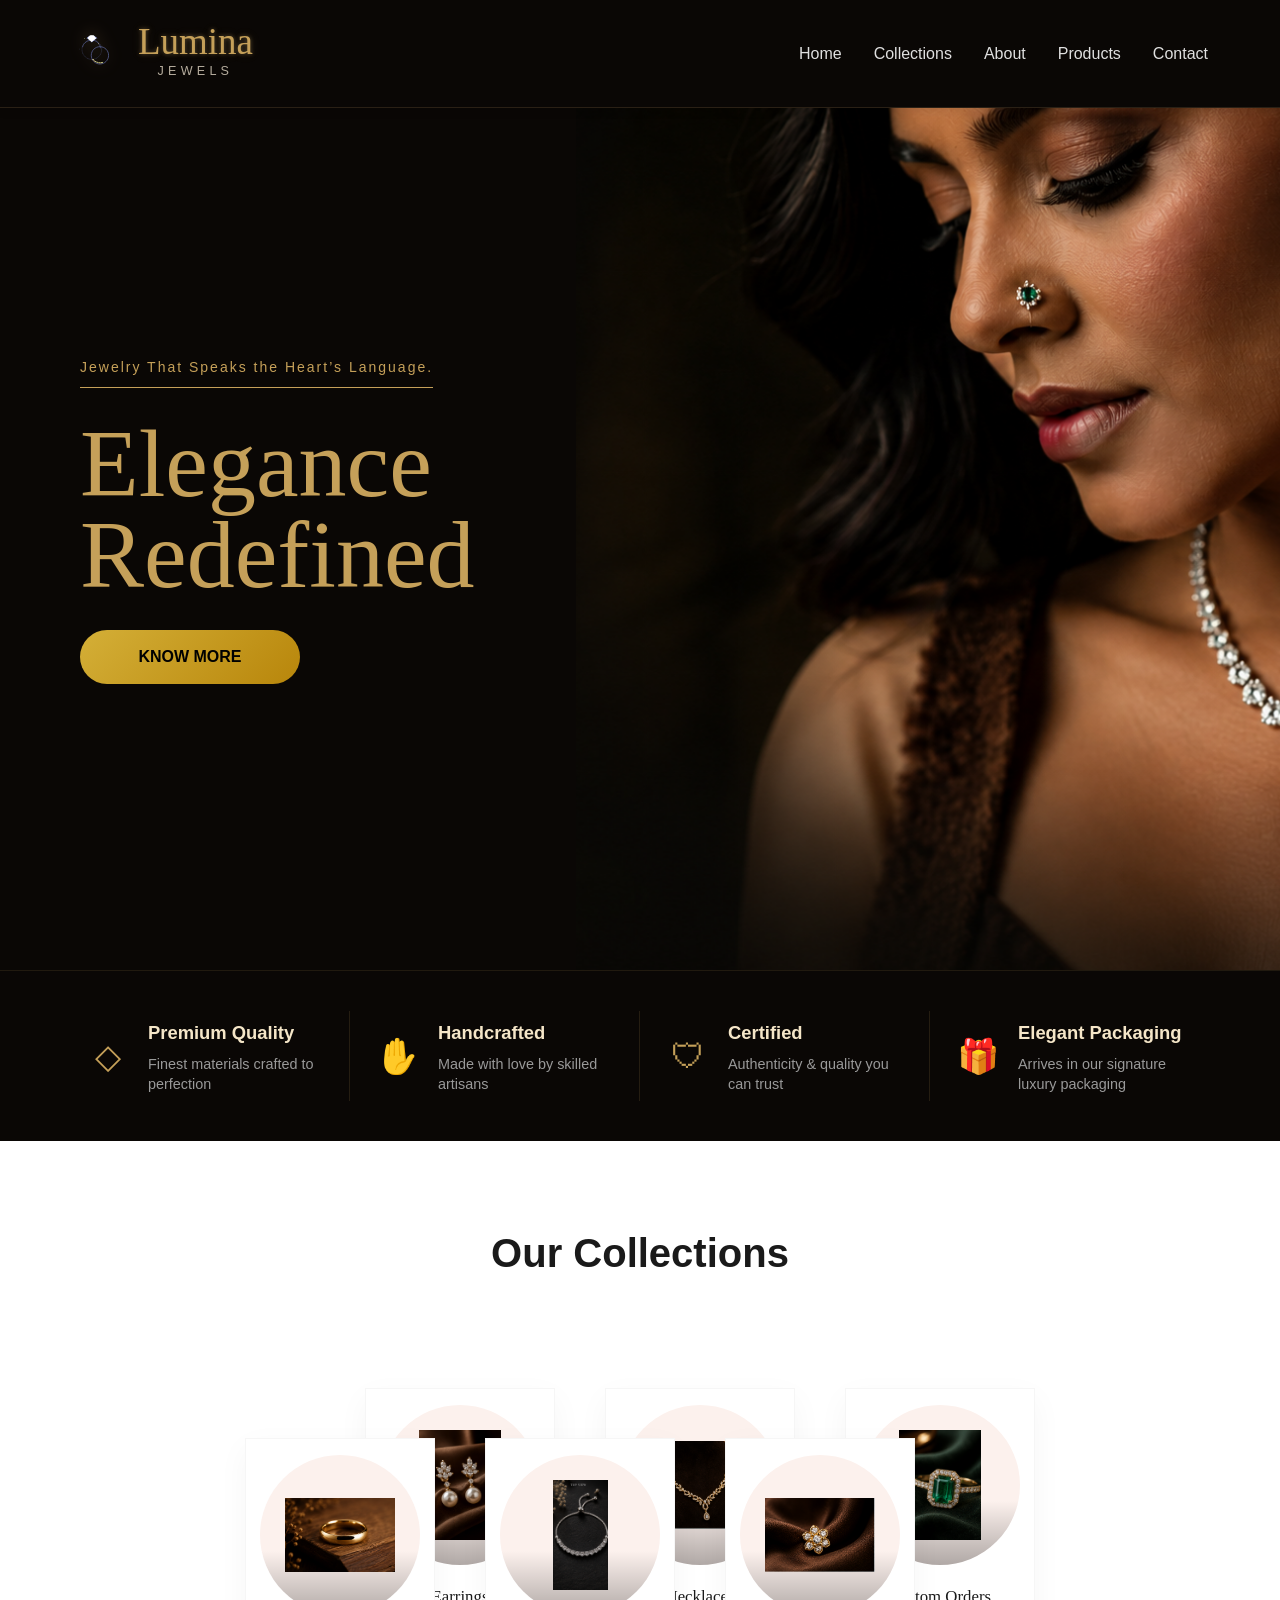
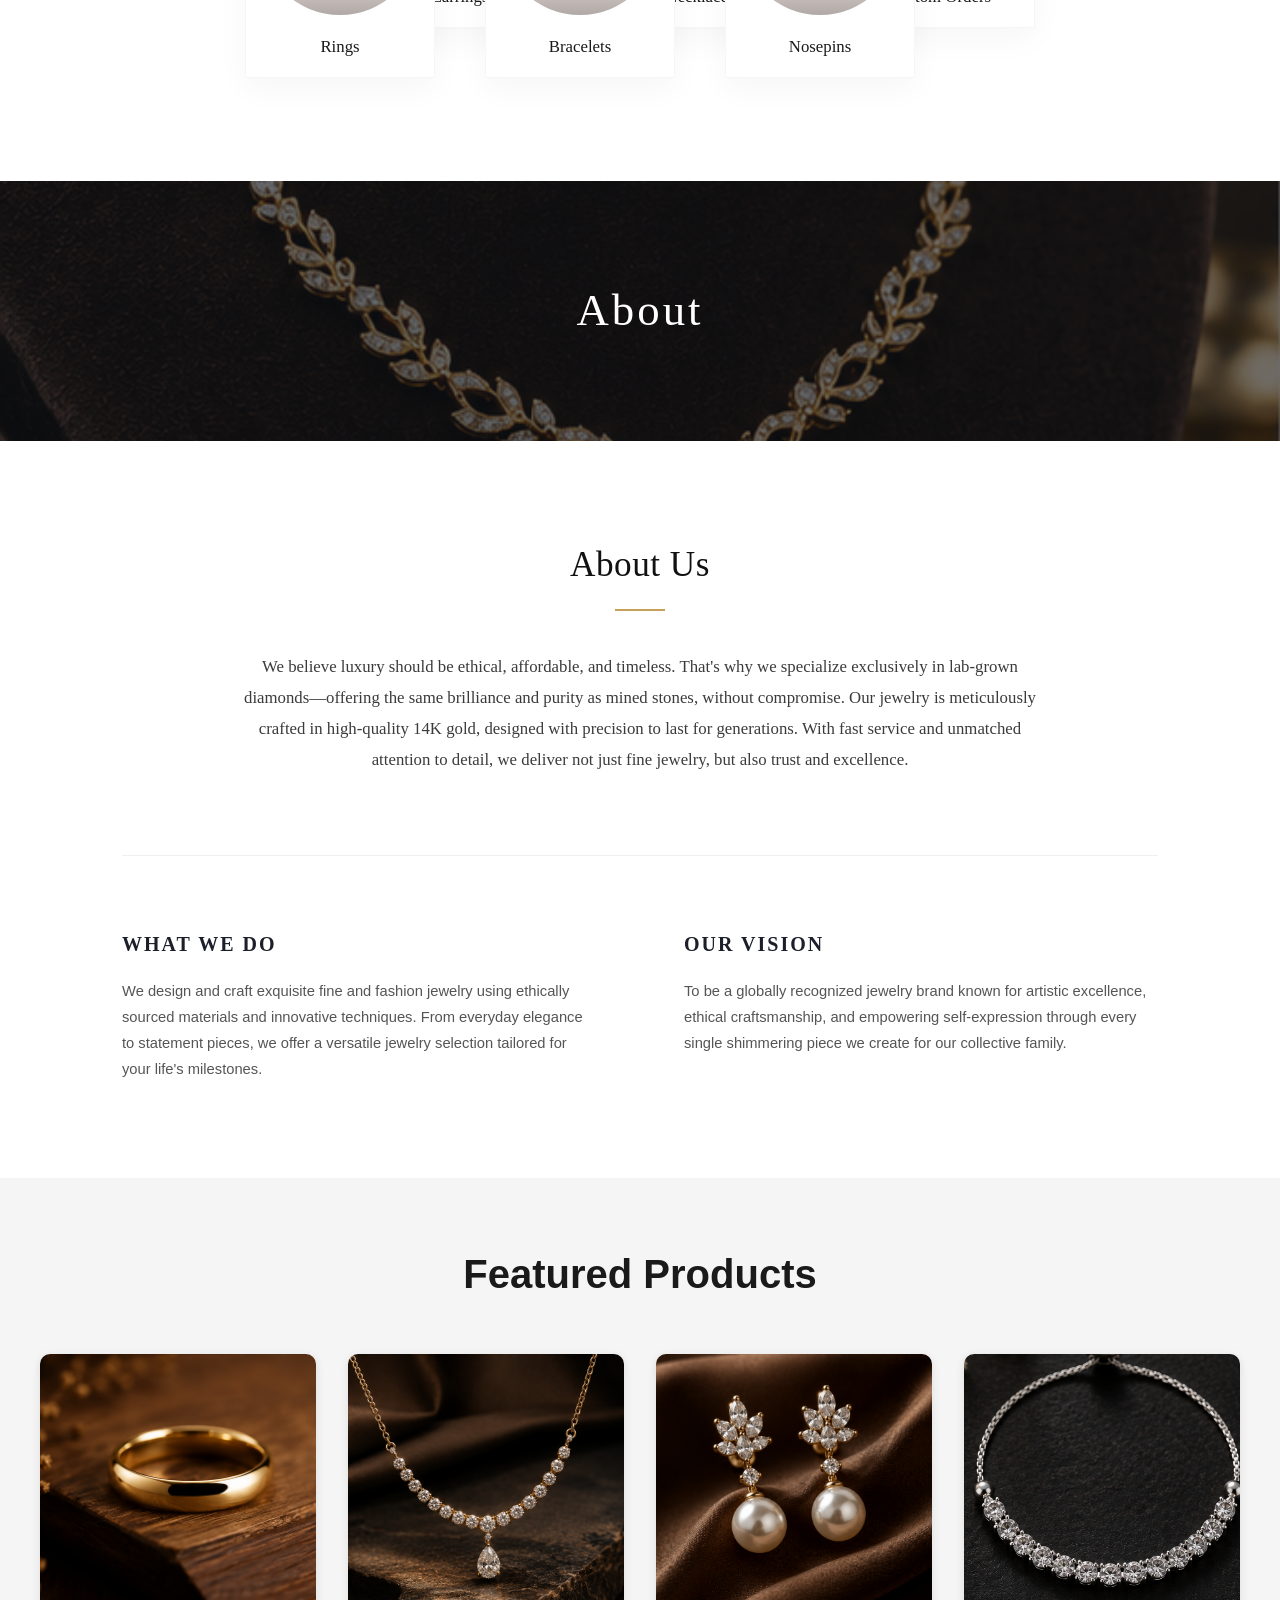
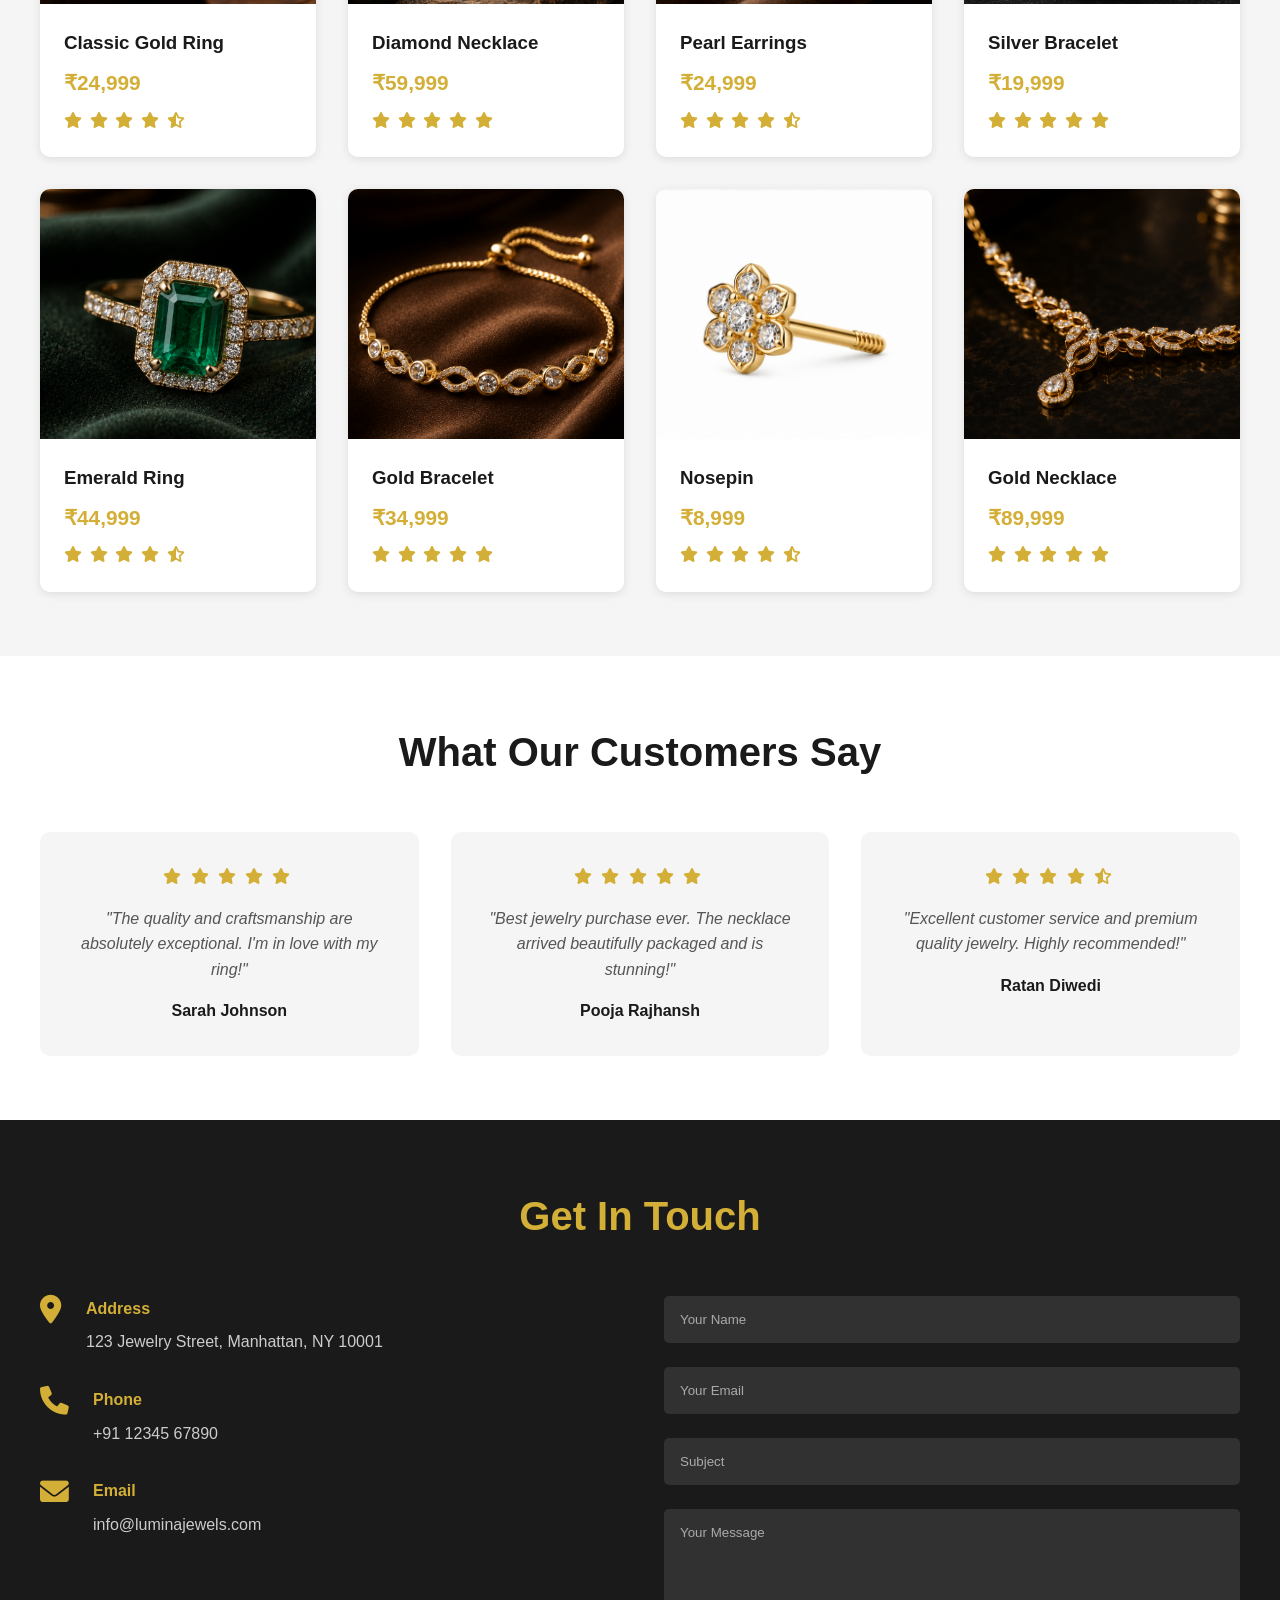
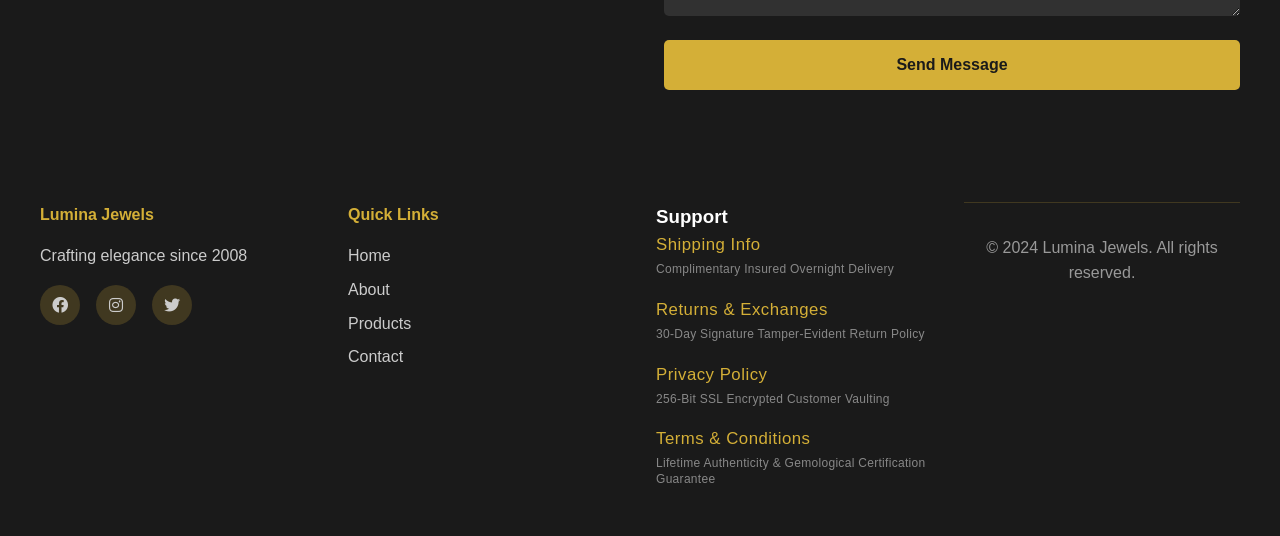
==== index.html @ 92f73ca9 "Initial commit - Lumina Jewels luxury website" ====
<!DOCTYPE html>
<html lang="en">
<head>
    <meta charset="UTF-8">
    <meta name="viewport" content="width=device-width, initial-scale=1.0">
    <title>Lumina Jewels - Luxury Jewelry Shop</title>
    <link rel="stylesheet" href="style.css">
    <link rel="stylesheet" href="https://cdnjs.cloudflare.com/ajax/libs/font-awesome/6.0.0/css/all.min.css">
</head>
<body>
    <!-- NAVIGATION BAR -->
    <nav class="navbar">
       <div class="nav-container">
        <div class="logo-branding-premium" onclick="window.location.href='index.html'">
            <svg class="brand-illustration" viewBox="0 0 100 65" fill="none" xmlns="http://www.w3.org/2000/svg">
                <path d="M42 42C51.3888 42 59 34.3888 59 25C59 15.6112 51.3888 8 42 8C32.6112 8 25 15.6112 25 25C25 34.3888 32.6112 42 42 42Z" stroke="#3a3f58" stroke-width="1.2" stroke-dasharray="0.5 1"/>
                <path d="M26 20C27 15 32 10 39 9" stroke="#3a3f58" stroke-width="1" stroke-linecap="round"/>
                <path d="M57 22C56 16 52 11 46 9" stroke="#3a3f58" stroke-width="1" stroke-linecap="round"/>
                <path d="M56 50C64.2843 50 71 43.2843 71 35C71 26.7157 64.2843 20 56 20C47.7157 20 41 26.7157 41 35C41 43.2843 47.7157 50 56 50Z" stroke="#3a3f58" stroke-width="1.2"/>
                <path d="M44 42C48 47 55 49 62 47" stroke="#c5a059" stroke-width="1.5" stroke-linecap="round" stroke-dasharray="2 2"/>
                <path d="M42 12L34 5L42 -2L50 5L42 12Z" fill="#ffffff" stroke="#3a3f58" stroke-width="1.2"/>
                <path d="M42 -2V12M34 5H50M37 1.5L47 8.5M37 8.5L47 1.5" stroke="#3a3f58" stroke-width="0.6"/>
                <path d="M33.5 5.5L35.5 3.5M50.5 5.5L48.5 3.5M42 -2.5V0.5" stroke="#3a3f58" stroke-width="1.5"/>
                <circle cx="29" cy="6" r="0.6" fill="#c5a059"/>
                <circle cx="53" cy="14" r="0.5" fill="#c5a059"/>
                <circle cx="21" cy="24" r="0.4" fill="#3a3f58"/>
            </svg>
            <div class="brand-text-luxury">
                <h1 class="brand-title-cursive">Lumina</h1>
                <span class="brand-subtitle-modern">jewels</span>
            </div>
        </div>
        <ul class="nav-menu">
            <li><a href="#home" class="nav-link">Home</a></li>
            <li><a href="#collections" class="nav-link">Collections</a></li>
            <li><a href="#about" class="nav-link">About</a></li>
            <li><a href="#products" class="nav-link">Products</a></li>
            <li><a href="#contact" class="nav-link">Contact</a></li>
        </ul>
        
        <div class="hamburger">
            <span></span>
            <span></span>
            <span></span>
        </div>
    </div>
    </nav>

    <section class="hero-section">
<div class="hero-main">
  <div class="hero-left">

      <p class="hero-tag">
          Jewelry That Speaks the Heart’s Language.
      </p>

      <h1>
          Elegance <br>
          Redefined
      </h1>

      <button class="hero-btn">
          KNOW MORE
      </button>

  </div>

  <div class="hero-right">
      <img src="images\main-frame.png" alt="Luxury Jewelry">
  </div>
</div>
    <div class="luxury-features">

    <div class="feature-box">
        <div class="feature-icon">◇</div>
        <div>
            <h3>Premium Quality</h3>
            <p>Finest materials crafted to perfection</p>
        </div>
    </div>

    <div class="feature-box">
        <div class="feature-icon">✋</div>
        <div>
            <h3>Handcrafted</h3>
            <p>Made with love by skilled artisans</p>
        </div>
    </div>

    <div class="feature-box">
        <div class="feature-icon">🛡</div>
        <div>
            <h3>Certified</h3>
            <p>Authenticity & quality you can trust</p>
        </div>
    </div>

    <div class="feature-box">
        <div class="feature-icon">🎁</div>
        <div>
            <h3>Elegant Packaging</h3>
            <p>Arrives in our signature luxury packaging</p>
        </div>
    </div>

</div>
</section>

    <!-- COLLECTIONS SECTION -->
    <section id="collections" class="collections">
    <h2>Our Collections</h2>
    <div class="collections-container">
        
        <div class="collection-circle-card">
            <div class="circle-image-wrapper">
                <img src="images/gold-ring-1.png" alt="Rings">
            </div>
            <span class="collection-title">Rings</span>
        </div>

        <div class="collection-circle-card">
            <div class="circle-image-wrapper">
                <img src="images/pearl_earring_1.png" alt="Earrings">
            </div>
            <span class="collection-title">Earrings</span>
        </div>

        <div class="collection-circle-card">
            <div class="circle-image-wrapper">
                <img src="images/bracelet-1.png" alt="Bracelets">
            </div>
            <span class="collection-title">Bracelets</span>
        </div>

        <div class="collection-circle-card">
            <div class="circle-image-wrapper">
                <img src="images/gold-necklace-1.png" alt="Necklaces">
            </div>
            <span class="collection-title">Necklaces</span>
        </div>

        <div class="collection-circle-card">
            <div class="circle-image-wrapper">
                <img src="images/nosepin-1.png" alt="Nosepins">
            </div>
            <span class="collection-title">Nosepins</span>
        </div>

        <div class="collection-circle-card">
            <div class="circle-image-wrapper">
                <img src="images/emerald-ring-1.png" alt="Custom Orders">
            </div>
            <span class="collection-title">Custom Orders</span>
        </div>

    </div>
</section>


    <!-- ABOUT SECTION -->

<section id="about" class="inline-about-section">
    
    <!-- Top Widescreen Banner Layer built directly inside the section -->
    <div class="inline-about-banner">
        <div class="about-banner-overlay">
            <h2>About</h2>
        </div>
    </div>

    <!-- Core Content Container Wrapper -->
    <div class="inline-about-content-wrapper">
        
        <!-- Centered Core Statement Paragraph -->
        <div class="about-core-statement">
            <h3>About Us</h3>
            <div class="luxury-gold-divider"></div>
            <p class="about-statement-p">
                We believe luxury should be ethical, affordable, and timeless. That's why we specialize exclusively in lab-grown diamonds—offering the same brilliance and purity as mined stones, without compromise. Our jewelry is meticulously crafted in high-quality 14K gold, designed with precision to last for generations. With fast service and unmatched attention to detail, we deliver not just fine jewelry, but also trust and excellence.
            </p>
        </div>

        <!-- Balanced Dual Information Columns Split -->
        <div class="about-twin-columns">
            <div class="about-column-box">
                <h4>What We Do</h4>
                <p>We design and craft exquisite fine and fashion jewelry using ethically sourced materials and innovative techniques. From everyday elegance to statement pieces, we offer a versatile jewelry selection tailored for your life's milestones.</p>
            </div>
            
            <div class="about-column-box">
                <h4>Our Vision</h4>
                <p>To be a globally recognized jewelry brand known for artistic excellence, ethical craftsmanship, and empowering self-expression through every single shimmering piece we create for our collective family.</p>
            </div>
        </div>

    </div>
</section>

<!-- PRODUCTS SECTION -->
<section id="products" class="products">
    <h2>Featured Products</h2>
    <div class="products-grid">
        <!-- Product 1 -->
        <div class="product-card" onclick="window.location.href='product-detail.html?id=1'">
            <div class="product-image">
                <img src="images\gold-ring-1.png" alt="Gold Ring">
            </div>
            <div class="product-info">
                <h3>Classic Gold Ring</h3>
                <p class="price">₹24,999</p>
                <div class="rating">
                    <i class="fas fa-star"></i>
                    <i class="fas fa-star"></i>
                    <i class="fas fa-star"></i>
                    <i class="fas fa-star"></i>
                    <i class="fas fa-star-half-alt"></i>
                </div>
            </div>
        </div>

        <!-- Product 2 -->
        <div class="product-card" onclick="window.location.href='product-detail.html?id=2'">
            <div class="product-image">
                <img src="images\diamond-necklace-1.png" alt="Diamond Necklace">
            </div>
            <div class="product-info">
                <h3>Diamond Necklace</h3>
                <p class="price">₹59,999</p>
                <div class="rating">
                    <i class="fas fa-star"></i>
                    <i class="fas fa-star"></i>
                    <i class="fas fa-star"></i>
                    <i class="fas fa-star"></i>
                    <i class="fas fa-star"></i>
                </div>
            </div>
        </div>

        <!-- Product 3 -->
        <div class="product-card" onclick="window.location.href='product-detail.html?id=3'">
            <div class="product-image">
                <img src="images/pearl_earring_1.png" alt="Pearl Earrings">
            </div>
            <div class="product-info">
                <h3>Pearl Earrings</h3>
                <p class="price">₹24,999</p>
                <div class="rating">
                    <i class="fas fa-star"></i>
                    <i class="fas fa-star"></i>
                    <i class="fas fa-star"></i>
                    <i class="fas fa-star"></i>
                    <i class="fas fa-star-half-alt"></i>
                </div>
            </div>
        </div>

        <!-- Product 4 -->
        <div class="product-card" onclick="window.location.href='product-detail.html?id=4'">
            <div class="product-image">
                <img src="images\bracelet-1.png" alt="Silver Bracelet">
            </div>
            <div class="product-info">
                <h3>Silver Bracelet</h3>
                <p class="price">₹19,999</p>
                <div class="rating">
                    <i class="fas fa-star"></i>
                    <i class="fas fa-star"></i>
                    <i class="fas fa-star"></i>
                    <i class="fas fa-star"></i>
                    <i class="fas fa-star"></i>
                </div>
            </div>
        </div>

        <!-- Product 5 -->
        <div class="product-card" onclick="window.location.href='product-detail.html?id=5'">
            <div class="product-image">
                <img src="images\emerald-ring-1.png" alt="Emerald Ring">
            </div>
            <div class="product-info">
                <h3>Emerald Ring</h3>
                <p class="price">₹44,999</p>
                <div class="rating">
                    <i class="fas fa-star"></i>
                    <i class="fas fa-star"></i>
                    <i class="fas fa-star"></i>
                    <i class="fas fa-star"></i>
                    <i class="fas fa-star-half-alt"></i>
                </div>
            </div>
        </div>

        <!-- Product 6 -->
        <div class="product-card" onclick="window.location.href='product-detail.html?id=6'">
            <div class="product-image">
                <img src="images\gold_bracelet_1_main.png" alt="Gold Bracelet">
            </div>
            <div class="product-info">
                <h3>Gold Bracelet</h3>
                <p class="price">₹34,999</p>
                <div class="rating">
                    <i class="fas fa-star"></i>
                    <i class="fas fa-star"></i>
                    <i class="fas fa-star"></i>
                    <i class="fas fa-star"></i>
                    <i class="fas fa-star"></i>
                </div>
            </div>
        </div>

        <!-- Product 7 -->  
        <div class="product-card" onclick="window.location.href='product-detail.html?id=7'">
            <div class="product-image">
                <img src="images/nosepin-4.png" alt="Diamond Nosepin">
            </div>
            <div class="product-info">
                <h3>Nosepin</h3>
                <p class="price">₹8,999</p>
                <div class="rating">
                    <i class="fas fa-star"></i>
                    <i class="fas fa-star"></i>
                    <i class="fas fa-star"></i>
                    <i class="fas fa-star"></i>
                    <i class="fas fa-star-half-alt"></i>
                </div>
            </div>
        </div>

        <div class="product-card" onclick="window.location.href='product-detail.html?id=8'">
            <div class="product-image">
                <img src="images/gold-necklace-4.png" alt="Bridal Gold Necklace">
            </div>
            <div class="product-info">
                <h3>Gold Necklace</h3>
                <p class="price">₹89,999</p>
                <div class="rating">
                    <i class="fas fa-star"></i>
                    <i class="fas fa-star"></i>
                    <i class="fas fa-star"></i>
                    <i class="fas fa-star"></i>
                    <i class="fas fa-star"></i>
                </div>
            </div>
        </div>
    </div>      
</section>
           

    <!-- TESTIMONIALS SECTION -->
    <section class="testimonials">
        <h2>What Our Customers Say</h2>
        <div class="testimonials-grid">
            <div class="testimonial-card">
                <div class="stars">
                    <i class="fas fa-star"></i>
                    <i class="fas fa-star"></i>
                    <i class="fas fa-star"></i>
                    <i class="fas fa-star"></i>
                    <i class="fas fa-star"></i>
                </div>
                <p>"The quality and craftsmanship are absolutely exceptional. I'm in love with my ring!"</p>
                <h4>Sarah Johnson</h4>
            </div>
            <div class="testimonial-card">
                <div class="stars">
                    <i class="fas fa-star"></i>
                    <i class="fas fa-star"></i>
                    <i class="fas fa-star"></i>
                    <i class="fas fa-star"></i>
                    <i class="fas fa-star"></i>
                </div>
                <p>"Best jewelry purchase ever. The necklace arrived beautifully packaged and is stunning!"</p>
                <h4>Pooja Rajhansh</h4>
            </div>
            <div class="testimonial-card">
                <div class="stars">
                    <i class="fas fa-star"></i>
                    <i class="fas fa-star"></i>
                    <i class="fas fa-star"></i>
                    <i class="fas fa-star"></i>
                    <i class="fas fa-star-half-alt"></i>
                </div>
                <p>"Excellent customer service and premium quality jewelry. Highly recommended!"</p>
                <h4>Ratan Diwedi</h4>
            </div>
        </div>
    </section>

    <!-- CONTACT SECTION -->
    <section id="contact" class="contact">
        <h2>Get In Touch</h2>
        <div class="contact-container">
            <div class="contact-info">
                <div class="info-item">
                    <i class="fas fa-map-marker-alt"></i>
                    <div>
                        <h4>Address</h4>
                        <p>123 Jewelry Street, Manhattan, NY 10001</p>
                    </div>
                </div>
                <div class="info-item">
                    <i class="fas fa-phone"></i>
                    <div>
                        <h4>Phone</h4>
                        <p>+91 12345 67890</p>
                    </div>
                </div>
                <div class="info-item">
                    <i class="fas fa-envelope"></i>
                    <div>
                        <h4>Email</h4>
                        <p>info@luminajewels.com</p>
                    </div>
                </div>
            </div>
            <form class="contact-form">
                <input type="text" placeholder="Your Name" required>
                <input type="email" placeholder="Your Email" required>
                <input type="text" placeholder="Subject" required>
                <textarea placeholder="Your Message" rows="5" required></textarea>
                <button type="submit" class="submit-btn">Send Message</button>
            </form>
        </div>
    </section>

    <!-- PRODUCT MODAL -->
    <!-- PRODUCT MODAL - PROFESSIONAL VERSION -->
<div id="productModal" class="modal">
    <div class="modal-content">
        <span class="close" onclick="closeModal()">&times;</span>
        
        <div class="modal-body">
            <!-- LEFT SIDE: PRODUCT IMAGE -->
            <div class="modal-image-section">
                <div class="main-image">
                    <img id="modalImage" src="" alt="Product">
                </div>
                <div class="image-zoom-hint">Click image to zoom</div>
            </div>

            <!-- RIGHT SIDE: PRODUCT DETAILS -->
            <div class="modal-details-section">
                <!-- Product Title & Rating -->
                <div class="product-header">
                    <h2 id="modalTitle"></h2>
                    <div class="rating-section">
                        <div class="stars" id="modalRating">
                            <i class="fas fa-star"></i>
                            <i class="fas fa-star"></i>
                            <i class="fas fa-star"></i>
                            <i class="fas fa-star"></i>
                            <i class="fas fa-star-half-alt"></i>
                        </div>
                        <span class="rating-count">(245 reviews)</span>
                    </div>
                </div>

                <!-- Price -->
                <div class="price-section">
                    <span id="modalPrice" class="product-price"></span>
                    <span class="availability">In Stock</span>
                </div>

                <!-- Description -->
                <p id="modalDescription" class="product-description"></p>

                <!-- Product Features -->
                <div class="features-section">
                    <h4>Key Features:</h4>
                    <ul class="features-list">
                        <li id="feature1"><i class="fas fa-check-circle"></i> <span></span></li>
                        <li id="feature2"><i class="fas fa-check-circle"></i> <span></span></li>
                        <li id="feature3"><i class="fas fa-check-circle"></i> <span></span></li>
                    </ul>
                </div>

                <!-- Material/Type Selection -->
                <div class="options-section">
                    <div class="option-group">
                        <label>Material:</label>
                        <select id="materialSelect" class="option-select">
                            <option>Select Material</option>
                            <option>18K Gold</option>
                            <option>14K Gold</option>
                            <option>Sterling Silver</option>
                            <option>Platinum</option>
                        </select>
                    </div>

                    <div class="option-group">
                        <label>Size:</label>
                        <select id="sizeSelect" class="option-select">
                            <option>Select Size</option>
                            <option>XS (6)</option>
                            <option>S (7-8)</option>
                            <option>M (9-10)</option>
                            <option>L (11-12)</option>
                        </select>
                    </div>
                </div>

                <!-- Quantity Selection -->
                <div class="quantity-section">
                    <label>Quantity:</label>
                    <div class="quantity-control">
                        <button id="decreaseQty" type="button">-</button>
                        <input id="quantityInput" type="text" value="1" readonly>
                        <button id="increaseQty" type="button">+</button>
                    </div>
                </div>

                <!-- Add to Cart & Wishlist -->
                <div class="action-buttons">
                    <button class="add-to-cart-btn" onclick="addToCart()">
                        <i class="fas fa-shopping-cart"></i> Add to Cart
                    </button>
                    <button class="wishlist-btn" onclick="addToWishlist()">
                        <i class="fas fa-heart"></i>
                    </button>
                </div>

                <!-- Shipping & Returns (Expandable) -->
                <div class="info-section">
                    <div class="info-header" onclick="toggleInfo('shipping')">
                        <h4>
                            <i class="fas fa-truck"></i> Free Shipping & Returns
                            <i id="shippingIcon" class="fas fa-chevron-down"></i>
                        </h4>
                    </div>
                    <div id="shippingInfo" class="info-content" style="display: none;">
                        <p>Free shipping on orders over $100. Returns accepted within 30 days.</p>
                    </div>
                </div>

                <div class="info-section">
                    <div class="info-header" onclick="toggleInfo('warranty')">
                        <h4>
                            <i class="fas fa-shield-alt"></i> Lifetime Warranty
                            <i id="warrantyIcon" class="fas fa-chevron-down"></i>
                        </h4>
                    </div>
                    <div id="warrantyInfo" class="info-content" style="display: none;">
                        <p>All jewelry comes with a lifetime warranty covering manufacturing defects.</p>
                    </div>
                </div>
            </div>
        </div>

        <!-- Related Products Section -->
        <div class="modal-footer">
            <h3>You Might Also Like</h3>
            <div class="related-products">
                <div class="related-item">
                    <img src="https://via.placeholder.com/120x120?text=Product" alt="Related">
                    <p>Related Product 1</p>
                    <span>$199.99</span>
                </div>
                <div class="related-item">
                    <img src="https://via.placeholder.com/120x120?text=Product" alt="Related">
                    <p>Related Product 2</p>
                    <span>$249.99</span>
                </div>
                <div class="related-item">
                    <img src="https://via.placeholder.com/120x120?text=Product" alt="Related">
                    <p>Related Product 3</p>
                    <span>$299.99</span>
                </div>
            </div>
        </div>
    </div>
</div>

    <footer class="footer">
        <div class="footer-content">
            <div class="footer-section">
                <h4>Lumina Jewels</h4>
                <p>Crafting elegance since 2008</p>
                <div class="social-icons">
                    <a href="#"><i class="fab fa-facebook"></i></a>
                    <a href="#"><i class="fab fa-instagram"></i></a>
                    <a href="#"><i class="fab fa-twitter"></i></a>
                </div>
            </div>
            <div class="footer-section">
                <h4>Quick Links</h4>
                <ul>
                    <li><a href="#home">Home</a></li>
                    <li><a href="#about">About</a></li>
                    <li><a href="#products">Products</a></li>
                    <li><a href="#contact">Contact</a></li>
                </ul>
            </div>
           <!-- UPDATED SUPPORT COLUMN FOR REALISTIC LUXURY EXPERIENCE -->
<div class="footer-column support-column">
    <h3 class="footer-heading">Support</h3>
    <ul class="support-links-container">
        
        <!-- 1. Shipping Info -->
        <li class="support-item">
            <a href="#shipping" class="support-link">
                <span class="link-text">Shipping Info</span>
                <span class="link-detail">Complimentary Insured Overnight Delivery</span>
            </a>
        </li>

        <!-- 2. Returns -->
        <li class="support-item">
            <a href="#returns" class="support-link">
                <span class="link-text">Returns & Exchanges</span>
                <span class="link-detail">30-Day Signature Tamper-Evident Return Policy</span>
            </a>
        </li>

        <!-- 3. Privacy Policy -->
        <li class="support-item">
            <a href="#privacy" class="support-link">
                <span class="link-text">Privacy Policy</span>
                <span class="link-detail">256-Bit SSL Encrypted Customer Vaulting</span>
            </a>
        </li>

        <!-- 4. Terms & Conditions -->
        <li class="support-item">
            <a href="#terms" class="support-link">
                <span class="link-text">Terms & Conditions</span>
                <span class="link-detail">Lifetime Authenticity & Gemological Certification Guarantee</span>
            </a>
        </li>
        
    </ul>
</div>
        <div class="footer-bottom">
            <p>&copy; 2024 Lumina Jewels. All rights reserved.</p>
        </div>
        
    </footer>

    <script src="script.js"></script>
</body>
</html>
---- style.css ----
* {
    margin: 0;
    padding: 0;
    box-sizing: border-box;
}

:root {
    --primary-color: #d4af37;      
    --dark-color: #1a1a1a;         
    --light-color: #f5f5f5;        
    --text-color: #333333;         
    --white: #ffffff;
    --transition: all 0.3s ease;
}

body {
    font-family: 'Segoe UI', Tahoma, Geneva, Verdana, sans-serif;
    line-height: 1.6;
    color: var(--text-color);
    background-color: var(--white);
}

.lux-breadcrumb-bar{
    background:#080503;
    padding:18px 80px;
    border-bottom:1px solid rgba(197,160,89,0.15);
}

.lux-breadcrumb-bar a{
    color:#8f7d65;
    text-decoration:none;
    font-size:14px;
}

.lux-breadcrumb-bar a:hover{
    color:#c5a059;
}

.lux-breadcrumb-bar span{
    color:#c5a059;
    margin:0 8px;
    font-size:14px;
}

.navbar {
    position: fixed;                
    top: 0;
    width: 100%;
    background: #050505;
    border-bottom: 1px solid rgba(197,160,89,0.15);
    box-shadow: 0 2px 10px rgba(0, 0, 0, 0.1);
    z-index: 1000;                  
    transition: var(--transition);
}

.nav-container {
    max-width: 1200px;             
    margin: 0 auto;
    padding: 1.2rem 2rem;
    display: flex;                  
    justify-content: space-between; 
    align-items: center;            
}

/* ============= ILLUSTRATED LUXURY LOGO CONFIGURATION ============= */
.logo-branding-premium {
    display: flex;
    flex-direction: row; 
    align-items: center;
    justify-content: center;
    gap:10px;
    transform: scale(1.05);
    cursor: pointer;
    padding: 0.5rem 0;
    user-select: none;
}

.brand-illustration{
    width:58px;
    height:58px;
   filter:
   brightness(1.8)
   contrast(1.3)
   drop-shadow(0 0 8px rgba(230,194,122,0.45));
}

.brand-text-luxury {
    position: relative;
    display: inline-block;
    text-align: center;
}

.brand-title-cursive{
    margin:0;
    font-family:'Playfair Display', serif;
    font-size:2.8rem;      /* bigger */
    color:#E6C27A;      /* brighter gold */
    font-weight:600;
    line-height:1;
    text-shadow:
    0 0 4px rgba(230,194,122,0.35),
    0 0 10px rgba(230,194,122,0.15);
}

.brand-subtitle-modern{
    color:#a88b55;
    font-size:13px;
    letter-spacing:3px;
    text-transform:uppercase;
}

.logo-branding-premium:hover .brand-illustration {
    transform: translateY(-2px) scale(1.02); 
}

.logo-branding-premium:hover .brand-title-cursive {
    color: #b38f46; 
}
.nav-menu {
    display: flex;                  
    list-style: none;
    gap: 2rem;                      
}

.nav-link {
    text-decoration: none;
    color: var(--text-color);
    font-weight: 500;
    transition: var(--transition);
    position: relative;            
}

.nav-link:hover {
    color: var(--primary-color);
}

.nav-link::after {
    content: '';
    position: absolute;
    width: 0;
    height: 2px;
    bottom: -5px;
    left: 0;
    background: var(--primary-color);
    transition: var(--transition);
}

.nav-link:hover::after {
    width: 100%;                    
}

.hamburger {
    display: none;                  
    flex-direction: column;
    cursor: pointer;
}

.hamburger span {
    width: 25px;
    height: 3px;
    background: var(--text-color);
    margin: 5px 0;
    transition: var(--transition);
}

body {
    padding-top: 70px;
}


.hero-section{
    min-height:100vh;
    background:#0a0705;
    padding:0;
    overflow:hidden;
}

.hero-main{
    display:grid;
    grid-template-columns:45% 55%;
    min-height:85vh;
    align-items:center;
}

.hero-left{
    padding:100px 80px;
    display:flex;
    flex-direction:column;
    justify-content:center;
     background:transparent;
}

.hero-tag{
    color:#c5a059;
    font-size:14px;
    letter-spacing:2px;
    margin-bottom:30px;
    border-bottom:1px solid #c5a059;
    width:fit-content;
    padding-bottom:8px;
}

.hero-left h1{
    font-size:6rem;
    line-height:0.95;
    color:#c5a059;
    font-family:'Playfair Display', serif;
    font-weight:500;
    margin-bottom:30px;
}

.hero-btn{
    width:220px;
    padding:18px;
    border:none;
    border-radius:40px;
    background:linear-gradient(135deg,#d4af37,#b8860b);
    color:black;
    font-size:1rem;
    font-weight:600;
    cursor:pointer;
}

.hero-right img{
    width:100%;
    height:100vh;
    object-fit:cover;
    display:block;
}

.luxury-features{
    width:100%;
    padding:40px 60px;

    display:grid;
    grid-template-columns: repeat(4, 1fr);
    align-items:center;

    background:#0a0705;
    border-top:1px solid rgba(197,160,89,0.12);

    gap:0;
}

.feature-icon{
    width:45px;
    display:flex;
    justify-content:center;
    align-items:center;

    font-size:34px;
    color:#c5a059;

    flex-shrink:0;
}

.feature-box h3{
    color:#f5e6c8;
    margin-bottom:6px;
    font-size:1.15rem;
    font-weight:600;
}

.feature-box p{
    color:#999;
    line-height:1.4;
    font-size:0.9rem;
    max-width:180px;
}
.feature-box{
    display:flex;
    align-items:center;
    justify-content:center;

    gap:18px;

    padding:0 25px;
    min-height:90px;

    border-right:1px solid rgba(197,160,89,0.15);
}
.feature-box:last-child{
    border-right:none;
}

/* ============= COLLECTIONS SECTION ============= */
.collections {
    padding: 5rem 2rem;
    background: #ffffff; 
    text-align: center;
    overflow: hidden;    
}

.collections h2 {
    font-size: 2.5rem;
    margin-bottom: 5rem;
    color: var(--dark-color);
}

/* Flexbox wrapper centers the items side-by-side */
.collections-container {
    display: flex;
    justify-content: center; /* 🎯 Centers all collection cards perfectly on the main horizontal axis */
    align-items: center;
    max-width: 1200px;
    margin: 0 auto;          /* Standardizes side balance margins */
    padding: 3rem 0;
    flex-wrap: nowrap;       /* Keeps all 6 items inline on widescreen desktop monitors */
}


/* Individual Card Setup */
.collection-circle-card {
    display: flex;
    flex-direction: column;
    align-items: center;
    background: var(--white);
    padding: 1rem;
    box-shadow: 0 10px 30px rgba(0, 0, 0, 0.04);
    border: 1px solid #f6f6f6;
    width: 190px;
    margin: 0 -35px; /* Pulls the cards close together to create the overlapping effect */
    transition: transform 0.4s cubic-bezier(0.165, 0.84, 0.44, 1), z-index 0.1s;
    position: relative;
}

/* Cream/Pink Circle Background behind the image */
.circle-image-wrapper {
    width: 160px;
    height: 160px;
    border-radius: 50%;
    background-color: #fcf1ed; /* Soft pink layout fill */
    position: relative;
    overflow: hidden;
    display: flex;
    align-items: center;
    justify-content: center;
}

/* Ensures jewelry images stay scaled perfectly inside the background circle boundaries */
.circle-image-wrapper img {
    width: 100%;
    height: 100%;
    max-width: 110px;  
    max-height: 110px; 
    object-fit: contain; 
    transition: transform 0.3s ease;
    z-index: 1;
}

/* Bottom shadow fade mask inside the circle */
.circle-image-wrapper::after {
    content: '';
    position: absolute;
    bottom: 0;
    left: 0;
    width: 100%;
    height: 40%;
    background: linear-gradient(to top, rgba(0, 0, 0, 0.3) 0%, rgba(0, 0, 0, 0) 100%);
    z-index: 2;
}

.collection-title {
    margin-top: 1.2rem;
    font-size: 1.05rem;
    font-weight: 500;
    color: var(--dark-color);
    font-family: serif; 
}

/* --- ALTERNATING STACK HEIGHTS (The Overlapping Trick) --- */
/* Cards 1, 3, 5 drop down and slide forward */
.collection-circle-card:nth-child(odd) {
    transform: translateY(25px);
    z-index: 3;
}

/* Cards 2, 4, 6 slide up and drop back behind the edges */
.collection-circle-card:nth-child(even) {
    transform: translateY(-25px);
    z-index: 2;
}

/* --- ACTIVE HOVER STATES --- */
.collection-circle-card:hover {
    transform: translateY(0) scale(1.1); /* Standardizes position heights and pops out */
    z-index: 10; /* Brings the card directly to the front */
    box-shadow: 0 15px 35px rgba(0, 0, 0, 0.1);
}

.collection-circle-card:hover .circle-image-wrapper img {
    transform: scale(1.08);
}

/* ============= RESPONSIVE BREAKPOINTS ============= */
@media (max-width: 1024px) {
    .collections-container {
        flex-wrap: wrap; /* Wraps cards neatly into rows on tablets instead of squeezing them */
        gap: 4rem 1rem;
    }
    .collection-circle-card {
        margin: 0; /* Clear overlapping margins when wrapping */
        width: 180px;
    }
    .collection-circle-card:nth-child(odd),
    .collection-circle-card:nth-child(even) {
        transform: none; /* Simplifies row layout on smaller monitors */
    }
}

@media (max-width: 600px) {
    .collections-container {
        display: grid;
        grid-template-columns: repeat(2, 1fr); /* 2 items per row on mobile phones */
        gap: 1.5rem;
    }
    .collection-circle-card {
        width: 100%;
    }
    .circle-image-wrapper {
        width: 130px;
        height: 130px;
    }
    .circle-image-wrapper img {
        max-width: 85px;
        max-height: 85px;
    }
}

/* ============= INTEGRATED INLINE ABOUT SECTION ENGINE ============= */
.inline-about-section {
    width: 100%;
    background-color: #ffffff;
    display: block;
    box-sizing: border-box;
}

/* Widescreen Section Header Banner Box (Matches image_9bdd11.jpg top banner) */
.inline-about-banner {
    width: 100%;
    height: 260px; /* Perfectly scaled height for an embedded inner section banner */
    background: #1a1c22 url('images/gold-necklace-1.png') no-repeat center center; 
    background-size: cover;
    position: relative;
}

/* Shading matrix layer over the banner image to pop the section title crisp white */
.about-banner-overlay {
    position: absolute;
    top: 0;
    left: 0;
    width: 100%;
    height: 100%;
    background-color: rgba(18, 20, 26, 0.6); 
    display: flex;
    align-items: center;
    justify-content: center;
}

.about-banner-overlay h2 {
    font-family: 'Playfair Display', serif;
    font-size: 2.8rem;
    font-weight: 400;
    letter-spacing: 3px;
    color: #ffffff;
    margin: 0;
    text-transform: capitalize;
}

/* Base Body Alignment Framework Container */
.inline-about-content-wrapper {
    max-width: 1100px;
    margin: 0 auto;
    padding: 6rem 2rem;
    box-sizing: border-box;
}

/* Centered Layout Statement Controls */
.about-core-statement {
    text-align: center;
    max-width: 800px;
    margin: 0 auto 5rem auto;
}

.about-core-statement h3 {
    font-family: 'Playfair Display', serif;
    font-size: 2.2rem;
    font-weight: 500;
    color: #111111;
    margin: 0 0 1rem 0;
    letter-spacing: 0.5px;
}

.luxury-gold-divider {
    width: 50px;
    height: 1.5px;
    background-color: #c5a059; /* Luxury warm champagne gold tone accent line */
    margin: 0 auto 2.5rem auto;
}

.about-statement-p {
    font-family: 'Georgia', 'Times New Roman', serif;
    font-size: 1.05rem;
    line-height: 1.85;
    color: #3b3b3b;
    text-align: center;
}

/* Split Twin Information Columns Layout Engine */
.about-twin-columns {
    display: grid;
    grid-template-columns: 1fr 1fr; /* Formats text boxes flush side-by-side */
    gap: 5.5rem;
    border-top: 1px solid #f0f0f0;
    padding-top: 4.5rem;
    box-sizing: border-box;
}

.about-column-box {
    text-align: left;
}

.about-column-box h4 {
    font-family: 'Playfair Display', serif;
    font-size: 1.25rem;
    font-weight: 600;
    text-transform: uppercase;
    letter-spacing: 2px;
    color: #1c1f2a;
    margin: 0 0 1.2rem 0;
}

.about-column-box p {
    font-family: 'Montserrat', sans-serif;
    font-size: 0.92rem;
    line-height: 1.75;
    color: #555555;
    margin: 0;
}

/* ============= MOBILE BREAKPOINT RESPONSE ============= */
@media (max-width: 768px) {
    .about-twin-columns {
        grid-template-columns: 1fr; /* Stacks text columns into a vertical list on phones */
        gap: 3rem;
        padding-top: 3.5rem;
    }
    .inline-about-content-wrapper {
        padding: 4.5rem 1.5rem;
    }
    .inline-about-banner {
        height: 200px;
    }
    .about-banner-overlay h2 {
        font-size: 2.2rem;
    }
}

/* ============= PRODUCTS SECTION ============= */
.products {
    padding: 4rem 2rem;
    background: var(--light-color);
}

.products h2 {
    font-size: 2.5rem;
    text-align: center;
    margin-bottom: 3rem;
    color: var(--dark-color);
}

.products-grid {
    display: grid;
    grid-template-columns: repeat(auto-fit, minmax(250px, 1fr));
    gap: 2rem;
    max-width: 1200px;
    margin: 0 auto;
}

.product-card {
    background: var(--white);
    border-radius: 10px;
    overflow: hidden;
    transition: var(--transition);
    box-shadow: 0 2px 10px rgba(0, 0, 0, 0.1);
    cursor: pointer;
}

.product-card:hover {
    transform: translateY(-10px);
    box-shadow: 0 8px 25px rgba(0, 0, 0, 0.15);
}

.product-image {
    position: relative;
    overflow: hidden;
    height: 250px;
}

.product-image img {
    width: 100%;
    height: 100%;
    object-fit: cover;
    transition: var(--transition);
}

.product-card:hover .product-image img {
    transform: scale(1.1);
}

.product-info {
    padding: 1.5rem;
}

.product-info h3 {
    margin-bottom: 0.5rem;
    color: var(--dark-color);
}

.price {
    color: var(--primary-color);
    font-size: 1.3rem;
    font-weight: bold;
    margin-bottom: 0.5rem;
}

.rating {
    color: var(--primary-color);
}

.rating i {
    margin-right: 0.2rem;
}

.testimonials {
    padding: 4rem 2rem;
    background: var(--white);
    text-align: center;
}

.testimonials h2 {
    font-size: 2.5rem;
    margin-bottom: 3rem;
    color: var(--dark-color);
}

.testimonials-grid {
    display: grid;
    grid-template-columns: repeat(auto-fit, minmax(300px, 1fr));
    gap: 2rem;
    max-width: 1200px;
    margin: 0 auto;
}

.testimonial-card {
    background: var(--light-color);
    padding: 2rem;
    border-radius: 10px;
    transition: var(--transition);
}

.testimonial-card:hover {
    transform: translateY(-5px);
    box-shadow: 0 5px 20px rgba(0, 0, 0, 0.1);
}

.stars {
    color: var(--primary-color);
    margin-bottom: 1rem;
}

.stars i {
    margin-right: 0.3rem;
}

.testimonial-card p {
    font-style: italic;
    margin-bottom: 1rem;
    color: #555;
}

.testimonial-card h4 {
    color: var(--dark-color);
    font-size: 1rem;
}


.contact {
    padding: 4rem 2rem;
    background: var(--dark-color);
    color: var(--white);
}

.contact h2 {
    font-size: 2.5rem;
    text-align: center;
    margin-bottom: 3rem;
    color: var(--primary-color);
}

.contact-container {
    display: grid;
    grid-template-columns: 1fr 1fr;
    gap: 3rem;
    max-width: 1200px;
    margin: 0 auto;
}

.contact-info {
    display: flex;
    flex-direction: column;
    gap: 2rem;
}

.info-item {
    display: flex;
    gap: 1.5rem;
}

.info-item i {
    font-size: 1.8rem;
    color: var(--primary-color);
    flex-shrink: 0;
}

.info-item h4 {
    color: var(--primary-color);
    margin-bottom: 0.5rem;
}

.info-item p {
    color: #ccc;
}

.contact-form {
    display: flex;
    flex-direction: column;
    gap: 1.5rem;
}

.contact-form input,
.contact-form textarea {
    padding: 1rem;
    border: none;
    border-radius: 5px;
    background: rgba(255, 255, 255, 0.1);
    color: var(--white);
    font-family: inherit;
    transition: var(--transition);
}

.contact-form input::placeholder,
.contact-form textarea::placeholder {
    color: #aaa;
}

.contact-form input:focus,
.contact-form textarea:focus {
    outline: none;
    background: rgba(255, 255, 255, 0.2);
    box-shadow: 0 0 10px rgba(212, 175, 55, 0.3);
}

.submit-btn {
    background: var(--primary-color);
    color: var(--dark-color);
    padding: 1rem;
    border: none;
    border-radius: 5px;
    font-weight: bold;
    font-size: 1rem;
    cursor: pointer;
    transition: var(--transition);
}

.submit-btn:hover {
    background: #e0c853;
    transform: translateY(-2px);
    box-shadow: 0 4px 15px rgba(212, 175, 55, 0.4);
}

.modal {
    display: none;                  /* Hidden by default */
    position: fixed;
    z-index: 2000;
    left: 0;
    top: 0;
    width: 100%;
    height: 100%;
    background: rgba(0, 0, 0, 0.5);  /* Dark overlay */
    animation: fadeIn 0.3s ease;
}

.modal-content {
    background: var(--white);
    margin: 5% auto;
    padding: 0;
    border-radius: 10px;
    width: 90%;
    max-width: 700px;
    box-shadow: 0 4px 30px rgba(0, 0, 0, 0.3);
    animation: slideDown 0.3s ease;
}

.modal-body {
    display: grid;
    grid-template-columns: 1fr 1fr;
    gap: 2rem;
    padding: 2rem;
}

.modal-body img {
    width: 100%;
    border-radius: 10px;
}

.modal-info {
    display: flex;
    flex-direction: column;
    justify-content: center;
}

.modal-info h2 {
    color: var(--dark-color);
    margin-bottom: 1rem;
}

.modal-price {
    color: var(--primary-color);
    font-size: 1.5rem;
    font-weight: bold;
    margin-bottom: 1rem;
}

.modal-description {
    color: #555;
    margin-bottom: 1.5rem;
    line-height: 1.6;
}

.modal-options {
    margin-bottom: 1.5rem;
}

.modal-options label {
    display: block;
    margin-bottom: 1rem;
    color: var(--text-color);
}

.modal-options select {
    width: 100%;
    padding: 0.7rem;
    border: 1px solid #ddd;
    border-radius: 5px;
    font-family: inherit;
    cursor: pointer;
}

.add-to-cart-btn {
    background: var(--primary-color);
    color: var(--dark-color);
    border: none;
    padding: 0.8rem;
    border-radius: 5px;
    font-weight: bold;
    cursor: pointer;
    transition: var(--transition);
}

.add-to-cart-btn:hover {
    background: #e0c853;
}

.close {
    color: #aaa;
    float: right;
    font-size: 2rem;
    font-weight: bold;
    cursor: pointer;
    padding: 1rem;
    transition: var(--transition);
}

.close:hover {
    color: var(--dark-color);
}


.footer {
    background: var(--dark-color);
    color: var(--white);
    padding: 3rem 2rem 1rem;
}

.footer-content {
    display: grid;
    grid-template-columns: repeat(auto-fit, minmax(250px, 1fr));
    gap: 2rem;
    max-width: 1200px;
    margin: 0 auto 2rem;
}

.footer-section h4 {
    color: var(--primary-color);
    margin-bottom: 1rem;
}

.footer-section p {
    color: #ccc;
    margin-bottom: 1rem;
}

.footer-section ul {
    list-style: none;
}

.footer-section ul li {
    margin-bottom: 0.5rem;
}

.footer-section a {
    color: #ccc;
    text-decoration: none;
    transition: var(--transition);
}

.footer-section a:hover {
    color: var(--primary-color);
}

.social-icons {
    display: flex;
    gap: 1rem;
}

.social-icons a {
    display: inline-flex;
    width: 40px;
    height: 40px;
    background: rgba(212, 175, 55, 0.2);
    border-radius: 50%;
    align-items: center;
    justify-content: center;
    transition: var(--transition);
}

.social-icons a:hover {
    background: var(--primary-color);
    color: var(--dark-color);
}

.footer-bottom {
    text-align: center;
    padding-top: 2rem;
    border-top: 1px solid rgba(212, 175, 55, 0.2);
    color: #999;
}

@keyframes fadeIn {
    from {
        opacity: 0;
    }
    to {
        opacity: 1;
    }
}

@keyframes fadeInDown {
    from {
        opacity: 0;
        transform: translateY(-30px);
    }
    to {
        opacity: 1;
        transform: translateY(0);
    }
}

@keyframes fadeInUp {
    from {
        opacity: 0;
        transform: translateY(30px);
    }
    to {
        opacity: 1;
        transform: translateY(0);
    }
}

@keyframes slideDown {
    from {
        transform: translateY(-50px);
        opacity: 0;
    }
    to {
        transform: translateY(0);
        opacity: 1;
    }
}

/* ============= RESPONSIVE DESIGN (Mobile) ============= */
@media (max-width: 768px) {
    .nav-menu {
        gap: 1rem;
        font-size: 0.9rem;
    }

    .hero-content h1 {
        font-size: 2rem;
    }

    .hero-content p {
        font-size: 1rem;
    }

    .collections-grid,
    .products-grid,
    .testimonials-grid {
        grid-template-columns: 1fr;
    }

    .about-content {
        grid-template-columns: 1fr;
    }

    .contact-container {
        grid-template-columns: 1fr;
    }

    .modal-body {
        grid-template-columns: 1fr;
    }

    .footer-content {
        grid-template-columns: 1fr;
    }

    h2 {
        font-size: 1.8rem;
    }
}

@media (max-width: 480px) {
    .hamburger {
        display: flex;
    }

    .nav-menu {
        display: none;
    }

    .hero {
        padding: 4rem 1rem;
        min-height: 400px;
    }

    .hero-content h1 {
        font-size: 1.5rem;
    }
}
/* ============= PRODUCT DETAIL PAGE ============= */

/* Breadcrumb */
.breadcrumb {
    background: var(--light-color);
    padding: 1.5rem 2rem;
    border-bottom: 1px solid #ddd;
}

.breadcrumb-container {
    max-width: 1200px;
    margin: 0 auto;
    font-size: 0.9rem;
    color: #666;
}

.breadcrumb-container a {
    color: var(--primary-color);
    text-decoration: none;
    transition: var(--transition);
}

.breadcrumb-container a:hover {
    color: var(--dark-color);
}

.breadcrumb-container span {
    margin: 0 0.8rem;
    color: #ccc;
}

/* Product Detail Section */
.product-detail {
    padding: 3rem 2rem;
    max-width: 1400px;
    margin: 0 auto;
}

.product-detail-container {
    display: grid;
    grid-template-columns: 1fr 1fr;
    gap: 3rem;
    margin-bottom: 4rem;
}

/* Product Images Section */
.product-images-section {
    display: flex;
    flex-direction: column;
    gap: 1.5rem;
}

.main-image-container {
    position: relative;
    width: 100%;
    height: 500px;
    background: var(--light-color);
    border-radius: 10px;
    overflow: hidden;
    display: flex;
    align-items: center;
    justify-content: center;
}

.main-image {
    width: 100%;
    height: 100%;
    object-fit: cover;
    transition: var(--transition);
    cursor: zoom-in;
}

.main-image:hover {
    transform: scale(1.05);
}

.image-badge {
    position: absolute;
    top: 1.5rem;
    right: 1.5rem;
    background: var(--primary-color);
    color: var(--dark-color);
    padding: 0.5rem 1rem;
    border-radius: 20px;
    font-size: 0.85rem;
    font-weight: bold;
}

/* Thumbnails Flex Container */
.thumbnail-images {
    display: flex;
    justify-content: center;   /* Centers the images beautifully if you only have 2 or 3 views */
    gap: 1rem;                 /* Even spacing between previews */
    margin-top: 1rem;
}

/* Individual Thumbnail Styling */
.thumbnail {
    width: 80px;               /* Uniform square sizing standard for luxury sites */
    height: 80px;
    object-fit: cover;         /* Prevents your product images from squishing or stretching */
    border: 2px solid transparent; /* Hidden border placeholder so layout doesn't jump when active */
    border-radius: 8px;
    cursor: pointer;
    transition: var(--transition); /* Reuses your custom smooth global transition speed */
    opacity: 0.6;              /* Fades out unselected images to create visual hierarchy */
}

/* Hover and Active State Rules */
.thumbnail:hover, 
.thumbnail.active {
    border-color: var(--primary-color); /* Lights up with your signature gold color */
    opacity: 1;                         /* Fully brings back the color intensity */
    transform: translateY(-3px);        /* Clean, subtle lift animation on click/hover */
}

.thumbnail:hover {
    border-color: var(--primary-color);
    transform: scale(1.05);
}

/* Product Details Section */
.product-details-section {
    display: flex;
    flex-direction: column;
    gap: 1.5rem;
}

.product-category {
    display: inline-block;
}

.category-badge {
    background: #f0f0f0;
    color: var(--dark-color);
    padding: 0.4rem 1rem;
    border-radius: 20px;
    font-size: 0.85rem;
    font-weight: 600;
}

.product-details-section h1 {
    font-size: 2.5rem;
    color: var(--dark-color);
    margin: 0.5rem 0;
}

.product-rating {
    display: flex;
    align-items: center;
    gap: 1rem;
    flex-wrap: wrap;
}

.product-rating .stars {
    color: var(--primary-color);
}

.product-rating .stars i {
    margin-right: 0.2rem;
}

.rating-text {
    color: #666;
    font-size: 0.95rem;
}

.rating-separator {
    color: #ddd;
    font-size: 1.5rem;
}

.availability-badge {
    background: #e8f5e9;
    color: #2e7d32;
    padding: 0.3rem 0.8rem;
    border-radius: 5px;
    font-size: 0.85rem;
    font-weight: 600;
}

/* Price Section */
.price-section {
    display: flex;
    align-items: center;
    gap: 1.5rem;
    padding: 1.5rem 0;
    border-top: 1px solid #eee;
    border-bottom: 1px solid #eee;
}

.current-price {
    font-size: 2.5rem;
    font-weight: bold;
    color: var(--primary-color);
}

.original-price {
    font-size: 1.3rem;
    text-decoration: line-through;
    color: #999;
}

.discount-badge {
    background: #ff6b6b;
    color: white;
    padding: 0.4rem 0.8rem;
    border-radius: 5px;
    font-size: 0.85rem;
    font-weight: bold;
}

/* Product Description */
.product-description {
    color: #555;
    font-size: 1rem;
    line-height: 1.7;
}

/* Key Features */
.key-features {
    background: var(--light-color);
    padding: 1.5rem;
    border-radius: 8px;
}

.key-features h4 {
    margin-bottom: 1rem;
    color: var(--dark-color);
}

.features-list {
    list-style: none;
    display: flex;
    flex-direction: column;
    gap: 0.8rem;
}

.features-list li {
    display: flex;
    align-items: center;
    gap: 0.8rem;
    color: #555;
}

.features-list i {
    color: var(--primary-color);
    font-size: 0.9rem;
}

/* Product Options */
.product-options {
    display: flex;
    flex-direction: column;
    gap: 1.5rem;
}

.option-group {
    display: flex;
    flex-direction: column;
    gap: 0.5rem;
}

.option-group label {
    font-weight: 600;
    color: var(--dark-color);
    font-size: 0.95rem;
}

.required {
    color: #ff6b6b;
}

.option-select {
    padding: 0.8rem;
    border: 1px solid #ddd;
    border-radius: 5px;
    font-family: inherit;
    font-size: 0.95rem;
    cursor: pointer;
    transition: var(--transition);
    background: var(--white);
}

.option-select:focus {
    outline: none;
    border-color: var(--primary-color);
    box-shadow: 0 0 8px rgba(212, 175, 55, 0.2);
}

/* Quantity & Actions */
.quantity-actions {
    display: flex;
    gap: 1.5rem;
    align-items: flex-end;
}

.quantity-selector {
    display: flex;
    flex-direction: column;
    gap: 0.5rem;
}

.quantity-selector label {
    font-weight: 600;
    color: var(--dark-color);
}

.quantity-control {
    display: flex;
    border: 1px solid #ddd;
    border-radius: 5px;
    overflow: hidden;
    width: fit-content;
}

.qty-btn {
    width: 40px;
    height: 40px;
    border: none;
    background: var(--light-color);
    cursor: pointer;
    transition: var(--transition);
    font-weight: bold;
}

.qty-btn:hover {
    background: var(--primary-color);
    color: var(--white);
}

.quantity-control input {
    width: 60px;
    border: none;
    text-align: center;
    font-weight: bold;
    background: var(--white);
}

.action-buttons {
    display: flex;
    gap: 1rem;
    flex: 1;
}

.add-to-cart-btn {
    flex: 1;
    background: var(--primary-color);
    color: var(--dark-color);
    border: none;
    padding: 1rem;
    border-radius: 5px;
    font-weight: bold;
    font-size: 1rem;
    cursor: pointer;
    transition: var(--transition);
    display: flex;
    align-items: center;
    justify-content: center;
    gap: 0.8rem;
}

.add-to-cart-btn:hover {
    background: #e0c853;
    transform: translateY(-2px);
}

.wishlist-btn {
    width: 50px;
    height: 50px;
    border: 2px solid var(--primary-color);
    background: var(--white);
    color: var(--primary-color);
    border-radius: 5px;
    cursor: pointer;
    font-size: 1.3rem;
    transition: var(--transition);
    display: flex;
    align-items: center;
    justify-content: center;
}

.wishlist-btn:hover {
    background: var(--primary-color);
    color: var(--white);
}

.wishlist-btn.active {
    background: var(--primary-color);
    color: var(--white);
}

/* Trust Badges */
.trust-badges {
    display: grid;
    grid-template-columns: repeat(3, 1fr);
    gap: 1.5rem;
    padding: 1.5rem 0;
    border-top: 1px solid #eee;
    border-bottom: 1px solid #eee;
}

.badge {
    display: flex;
    align-items: flex-start;
    gap: 1rem;
}

.badge i {
    font-size: 1.5rem;
    color: var(--primary-color);
    flex-shrink: 0;
}

.badge h5 {
    margin: 0 0 0.3rem 0;
    color: var(--dark-color);
    font-size: 0.95rem;
}

.badge p {
    margin: 0;
    color: #666;
    font-size: 0.85rem;
}

/* Info Tabs */
.info-tabs {
    margin-top: 1.5rem;
}

.tab-buttons {
    display: flex;
    border-bottom: 2px solid #eee;
    gap: 0;
}

.tab-btn {
    padding: 1rem 1.5rem;
    border: none;
    background: none;
    cursor: pointer;
    font-weight: 500;
    color: #666;
    transition: var(--transition);
    position: relative;
}

.tab-btn:hover {
    color: var(--dark-color);
}

.tab-btn.active {
    color: var(--primary-color);
}

.tab-btn.active::after {
    content: '';
    position: absolute;
    bottom: -2px;
    left: 0;
    right: 0;
    height: 2px;
    background: var(--primary-color);
}

.tab-content {
    padding-top: 1.5rem;
}

.tab-pane {
    display: none;
}

.tab-pane.active {
    display: block;
}

.specifications-table {
    width: 100%;
    border-collapse: collapse;
}

.specifications-table tr {
    border-bottom: 1px solid #eee;
}

.specifications-table td {
    padding: 1rem 0;
    color: #555;
}

.specifications-table td:first-child {
    font-weight: 600;
    color: var(--dark-color);
    width: 30%;
}

/* REVIEWS SECTION */
.reviews-section {
    background: var(--light-color);
    padding: 4rem 2rem;
}

.reviews-container {
    max-width: 1200px;
    margin: 0 auto;
}

.reviews-container h2 {
    font-size: 2rem;
    margin-bottom: 2rem;
    color: var(--dark-color);
}

.reviews-summary {
    display: grid;
    grid-template-columns: 1fr 1fr;
    gap: 3rem;
    margin-bottom: 3rem;
    align-items: start;
}

.rating-summary {
    background: var(--white);
    padding: 2rem;
    border-radius: 10px;
    text-align: center;
}

.average-rating {
    margin-bottom: 1.5rem;
}

.rating-number {
    font-size: 3rem;
    font-weight: bold;
    color: var(--primary-color);
}

.rating-summary .stars {
    color: var(--primary-color);
    font-size: 1.2rem;
    margin: 0.8rem 0;
}

.rating-summary p {
    color: #666;
    margin: 0.5rem 0;
}

.rating-bars {
    background: var(--white);
    padding: 2rem;
    border-radius: 10px;
}

.rating-bar {
    display: grid;
    grid-template-columns: 50px 1fr 80px;
    gap: 1rem;
    align-items: center;
    margin-bottom: 1.5rem;
}

.rating-bar span:first-child {
    font-size: 0.9rem;
    color: #666;
}

.bar {
    height: 8px;
    background: #eee;
    border-radius: 10px;
    overflow: hidden;
}

.bar-fill {
    height: 100%;
    background: var(--primary-color);
}

.bar-count {
    text-align: right;
    font-size: 0.85rem;
    color: #999;
}

.write-review-btn {
    background: var(--primary-color);
    color: var(--dark-color);
    border: none;
    padding: 1rem 2rem;
    border-radius: 5px;
    font-weight: bold;
    cursor: pointer;
    transition: var(--transition);
    align-self: flex-start;
}

.write-review-btn:hover {
    background: #e0c853;
}

.reviews-list {
    display: flex;
    flex-direction: column;
    gap: 2rem;
}

.review-item {
    background: var(--white);
    padding: 2rem;
    border-radius: 10px;
    border-left: 4px solid var(--primary-color);
}

.review-header {
    display: flex;
    justify-content: space-between;
    align-items: flex-start;
    margin-bottom: 1rem;
    flex-wrap: wrap;
    gap: 1rem;
}

.reviewer-info h5 {
    margin: 0 0 0.3rem 0;
    color: var(--dark-color);
}

.review-date {
    color: #999;
    font-size: 0.85rem;
}

.review-stars {
    color: var(--primary-color);
}

.review-stars i {
    margin-left: 0.2rem;
}

.review-title {
    margin: 0 0 0.8rem 0;
    color: var(--dark-color);
}

.review-text {
    color: #555;
    line-height: 1.6;
    margin-bottom: 1rem;
}

.helpful-count {
    color: #999;
    font-size: 0.9rem;
}

/* YOU MAY ALSO LIKE SECTION */
.you-may-like {
    padding: 4rem 2rem;
    background: var(--white);
}

.you-may-like-container {
    max-width: 1200px;
    margin: 0 auto;
}

.you-may-like h2 {
    font-size: 2rem;
    text-align: center;
    margin-bottom: 3rem;
    color: var(--dark-color);
}

.related-products-grid {
    display: grid;
    grid-template-columns: repeat(auto-fit, minmax(200px, 1fr));
    gap: 2rem;
}

.related-card {
    background: var(--light-color);
    border-radius: 10px;
    overflow: hidden;
    text-align: center;
    cursor: pointer;
    transition: var(--transition);
}

.related-card:hover {
    transform: translateY(-10px);
    box-shadow: 0 8px 20px rgba(0, 0, 0, 0.15);
}

.related-image {
    height: 200px;
    overflow: hidden;
    background: var(--white);
}

.related-image img {
    width: 100%;
    height: 100%;
    object-fit: cover;
    transition: var(--transition);
}

.related-card:hover .related-image img {
    transform: scale(1.1);
}

.related-card h4 {
    margin: 1rem 0 0.5rem;
    color: var(--dark-color);
}

.related-rating {
    color: var(--primary-color);
    font-size: 0.9rem;
    margin-bottom: 0.5rem;
}

.related-rating i {
    margin-right: 0.2rem;
}

.related-price {
    display: block;
    color: var(--primary-color);
    font-weight: bold;
    font-size: 1.2rem;
    padding-bottom: 1rem;
}

/* RESPONSIVE */
@media (max-width: 768px) {
    .product-detail-container {
        grid-template-columns: 1fr;
        gap: 2rem;
    }

    .main-image-container {
        height: 350px;
    }

    .product-details-section h1 {
        font-size: 1.8rem;
    }

    .trust-badges {
        grid-template-columns: 1fr;
    }

    .quantity-actions {
        flex-direction: column;
    }

    .action-buttons {
        flex-direction: column;
    }

    .reviews-summary {
        grid-template-columns: 1fr;
    }

    .related-products-grid {
        grid-template-columns: repeat(2, 1fr);
    }
}

@media (max-width: 480px) {
    .product-detail-container {
        gap: 1.5rem;
    }

    .main-image-container {
        height: 300px;
    }

    .product-details-section h1 {
        font-size: 1.5rem;
    }

    .current-price {
        font-size: 1.8rem;
    }

    .thumbnail-images {
        grid-template-columns: repeat(3, 1fr);
    }

    .related-products-grid {
        grid-template-columns: 1fr;
    }
}
/* ============= PREMIUM CAROUSEL LIGHTBOX MODAL ============= */
.main-image-container {
    cursor: zoom-in; /* Shows a magnifying glass icon on hover */
}

.image-zoom-modal {
    display: none; /* Kept hidden until clicked */
    position: fixed;
    z-index: 9999; /* Sits on top of absolutely everything else */
    padding-top: 40px;
    left: 0;
    top: 0;
    width: 100%;
    height: 100%;
    background-color: rgba(0, 0, 0, 0.95); /* Deep luxury dark background */
    backdrop-filter: blur(8px); /* Classy background blur effect */
}

.modal-content-container {
    margin: auto;
    display: flex;
    flex-direction: column;
    justify-content: center;
    align-items: center;
    max-width: 85%;
    height: 80vh;
}

.modal-zoom-img {
    max-width: 100%;
    max-height: 100%;
    object-fit: contain;
    border-radius: 4px;
    animation: smoothZoomIn 0.25s cubic-bezier(0.175, 0.885, 0.32, 1.1);
}

@keyframes smoothZoomIn {
    from { transform: scale(0.85); opacity: 0; }
    to { transform: scale(1); opacity: 1; }
}

/* Close button on top corner */
.close-modal {
    position: absolute;
    top: 20px;
    right: 35px;
    color: #ffffff;
    font-size: 45px;
    font-weight: 300;
    cursor: pointer;
    transition: 0.2s;
    z-index: 10001;
}

.close-modal:hover {
    color: var(--primary-color, #d4af37); /* Shifts to your accent gold color */
    transform: scale(1.1);
}

/* Navigation Arrow Configurations */
.modal-prev, .modal-next {
    cursor: pointer;
    position: absolute;
    top: 50%;
    transform: translateY(-50%);
    padding: 20px;
    color: #ffffff;
    font-size: 3rem;
    transition: 0.2s;
    user-select: none;
    z-index: 10000;
}

.modal-prev { left: 30px; }
.modal-next { right: 30px; }

.modal-prev:hover, .modal-next:hover {
    color: var(--primary-color, #d4af37);
    background-color: rgba(255, 255, 255, 0.05);
    border-radius: 8px;
}

.modal-caption {
    margin-top: 20px;
    color: #ffffff;
    font-size: 1.25rem;
    font-family: serif;
    letter-spacing: 0.5px;
}

.modal-counter {
    color: #777777;
    font-size: 0.9rem;
    margin-top: 6px;
}

/* ============= PREMIUM FOOTER SUPPORT DETAILS ============= */
.support-links-container {
    list-style: none;
    padding: 0;
    margin: 0;
    display: flex;
    flex-direction: column;
    gap: 1.2rem; /* Creates balanced breathing room between categories */
}

.support-item {
    display: block;
}

.support-link {
    text-decoration: none;
    display: flex;
    flex-direction: column;
    transition: transform 0.2s ease;
}

/* Main Category Headers */
.support-link .link-text {
    font-size: 1.05rem;
    font-weight: 500;
    color: var(--primary-color, #c5a059); /* Soft gold brand color */
    letter-spacing: 0.5px;
    margin-bottom: 0.2rem;
    transition: color 0.2s ease;
}

/* Luxury Micro-Descriptions */
.support-link .link-detail {
    font-family: 'Montserrat', sans-serif;
    font-size: 0.75rem;
    font-weight: 400;
    color: #888888; /* Soft muted gray text */
    letter-spacing: 0.3px;
    line-height: 1.3;
}

/* Interactive Hover States */
.support-link:hover {
    transform: translateX(4px); /* Gently slides text right on hover */
}

.support-link:hover .link-text {
    color: #ffffff; /* Brightens text title to clean contrast white */
}

.support-link:hover .link-detail {
    color: #cccccc; /* Slightly enhances subtext contrast */
}
/* ============= 1. CENTER THE ENTIRE PRODUCT PAGE ============= */
.product-detail-container {
    display: grid !important;
    grid-template-columns: 1fr 1fr !important; /* Splits the screen 50/50 */
    gap: 4rem;
    max-width: 1200px !important; /* Sets a maximum width so it doesn't stretch infinitely */
    margin: 4rem auto !important; /* The 'auto' here is the magic word that forces it to the absolute center of the screen */
    padding: 0 2rem;
    align-items: start;
    width: 100%;
    box-sizing: border-box;
}

/* Center the thumbnails beautifully under the main image */
.thumbnail-images {
    display: flex;
    justify-content: center !important; /* Forces thumbnails to the center */
    align-items: center;
    gap: 1rem;
    margin-top: 1.5rem;
}

/* ============= 2. FIX THE VERTICALLY STACKED TABS ============= */
.tabs-nav-header {
    display: flex !important;
    flex-direction: row !important; /* Forces them to sit side-by-side horizontally */
    justify-content: center !important; /* Centers the tab buttons under the images */
    flex-wrap: wrap; /* Keeps them safe on mobile screens */
    gap: 2.5rem;
    border-bottom: 1px solid #eaeaea;
    margin-bottom: 1.5rem;
    padding-bottom: 0.5rem;
}

.product-info-tabs-wrapper {
    margin-top: 3rem;
    border-top: 1px solid #eaeaea;
    padding-top: 1.5rem;
    width: 100%;
    text-align: center; /* Centers the text inside the tabs */
}
/* ================= PREMIUM INDIVIDUAL BACKGROUNDS ================= */
/* ================= PREMIUM DYNAMIC LAYOUT & MOBILE RESPONSIVENESS ================= */

/* Enforce Dark Background */
body.dark-theme-body { background-color: #120c08 !important; color: #e0e0e0; margin: 0; }

.lux-product-wrapper { padding: 6rem 2rem 4rem 2rem; min-height: 100vh; font-family: 'Montserrat', sans-serif; }
.lux-container { max-width: 1250px; margin: 0 auto; }

/* Grid Structure */
.lux-product-grid { display: grid !important; grid-template-columns: 1fr 1fr !important; gap: 4rem; align-items: start; }
.lux-left-column { display: flex; flex-direction: column; gap: 2.5rem; }

/* Images */
.lux-main-image-container { border-radius: 8px; overflow: hidden; border: 1px solid #2a2015; background: #0a0705; }
.lux-main-image { width: 100%; aspect-ratio: 1/1; object-fit: cover; display: block; }

/* Premium Tabs */
.lux-tabs-container {
    border: 1px solid #2a2015; border-radius: 12px; padding: 2rem; background-color: #0c0c0c;
    background-image: linear-gradient(to right, rgba(15, 10, 7, 0.95) 40%, rgba(15, 10, 7, 0.2)), url('background-image.png');
    background-size: cover; background-position: center right; box-shadow: inset 0 0 60px rgba(0,0,0,0.8);
}
.lux-tabs-header { display: flex; gap: 2rem; border-bottom: 1px solid rgba(197, 160, 89, 0.3); margin-bottom: 1.5rem; }
.lux-tab-btn { background: transparent; border: none; color: #888; padding-bottom: 0.8rem; font-weight: 500; cursor: pointer; letter-spacing: 1px; }
.lux-tab-btn.active { color: #c5a059; border-bottom: 2px solid #c5a059; }
.lux-tab-pane { display: none; color: #f5e6c8; text-shadow: 0 2px 4px rgba(0,0,0,0.9); line-height: 1.8; }
.lux-tab-pane.active { display: block; }

/* Premium Right Card */
.lux-info-card {
   background: rgba(20,15,10,0.95);
    backdrop-filter: blur(10px);
    border: 1px solid rgba(197,160,89,0.25);
    box-shadow: 0 20px 50px rgba(0,0,0,0.6);
    border: 1px solid #2a2015; border-radius: 12px; padding: 3rem; box-shadow: 0 15px 40px rgba(0,0,0,0.6);
}
.lux-breadcrumbs { font-size: 0.85rem; color: #888; margin-bottom: 1rem; }
.lux-title { font-family: 'Playfair Display', serif; font-size: 2.5rem; color: #f5e6c8; margin: 0 0 1rem 0; font-weight: 400; }
.lux-divider { width: 60px; height: 1.5px; background: #c5a059; margin-bottom: 1.5rem; }
.lux-price { font-size: 2rem; color: #c5a059; font-family: 'Playfair Display', serif; }

/* Buttons */
.lux-btn-primary {
    background: #c5a059; color: #120c08; border: none; padding: 0 2rem; border-radius: 4px; font-weight: 600; 
    cursor: pointer; flex: 1; transition: 0.3s; letter-spacing: 1px;
}
.lux-btn-primary:hover { background: #d4af37; }
.lux-quantity-cart-row { display: flex; gap: 1rem; }

/* ================= MOBILE RESPONSIVENESS ================= */
@media (max-width: 992px) {
    .lux-product-grid { grid-template-columns: 1fr !important; gap: 2rem; }
    .lux-product-wrapper { padding: 2rem 1rem; }
    .lux-info-card { padding: 1.5rem; }
    .lux-title { font-size: 2rem; }
    .lux-price { font-size: 1.75rem; }
    .lux-tabs-container { padding: 1.5rem 1rem; background-position: center center; }
    .lux-tabs-header { flex-wrap: wrap; justify-content: center; gap: 1rem; }
    .lux-tab-btn { font-size: 0.85rem; padding: 0.5rem; flex: 1 1 auto; }
    .lux-quantity-cart-row { flex-direction: column; gap: 1rem; }
    .lux-quantity { width: 100%; justify-content: space-between; }
    .lux-btn-primary { height: 50px; }
}
/* ================= OVERRIDE WHITE NAVBAR FOR DARK THEME ================= */
.navbar { 
    background-color: #0a0705 !important; 
    border-bottom: 1px solid #2a2015 !important; 
}
.nav-menu li a { 
    color: #e0e0e0 !important; 
}
.nav-menu li a:hover, .nav-menu li a.active { 
    color: #c5a059 !important; 
}
/* ================= OVERRIDE LEFTOVER WHITE BREADCRUMB BAR ================= */
.breadcrumb {
    background-color: #0a0705 !important; /* Changes white background to deep dark brown/black */
    border-bottom: 1px solid #2a2015 !important;
    padding: 1rem 5% !important;
}

.breadcrumb-container {
    max-width: 1250px;
    margin: 0 auto;
}

.breadcrumb a, 
.breadcrumb span {
    color: #b5ac9d !important; /* Soft premium grey/gold text */
    font-family: 'Montserrat', sans-serif;
    font-size: 0.9rem;
    text-decoration: none;
}

.breadcrumb a:hover {
    color: #c5a059 !important; /* Highlights gold when hovered */
}


/* ================= FIX LOGO ALIGNMENT ================= */
.logo-branding-premium {
    display: flex !important;
    align-items: center !important;
    gap: 12px;
    cursor: pointer;
}

.brand-illustration {
    width: 55px !important; /* Ensures the SVG icon stays the right size */
    height: auto;
}

.brand-text-luxury {
    display: flex;
    flex-direction: column;
    justify-content: center;
}

.brand-title-cursive {
    font-family: 'Great Vibes', cursive !important;
    font-size: 2.2rem !important;
    color: #c5a059 !important;
    margin: 0 !important;
    line-height: 0.9 !important;
    font-weight: normal !important;
}

.brand-subtitle-modern {
    font-family: 'Montserrat', sans-serif !important;
    font-size: 0.75rem !important;
    letter-spacing: 4px !important;
    color: #b5ac9d !important;
    text-transform: uppercase !important;
    margin-top: 2px !important;
}
/* Force text visibility */
#productTitle { color: #f5e6c8 !important; }
#productPrice { color: #c5a059 !important; }
#productDescription { color: #b5ac9d !important; }
.lux-price { color: #c5a059 !important; }
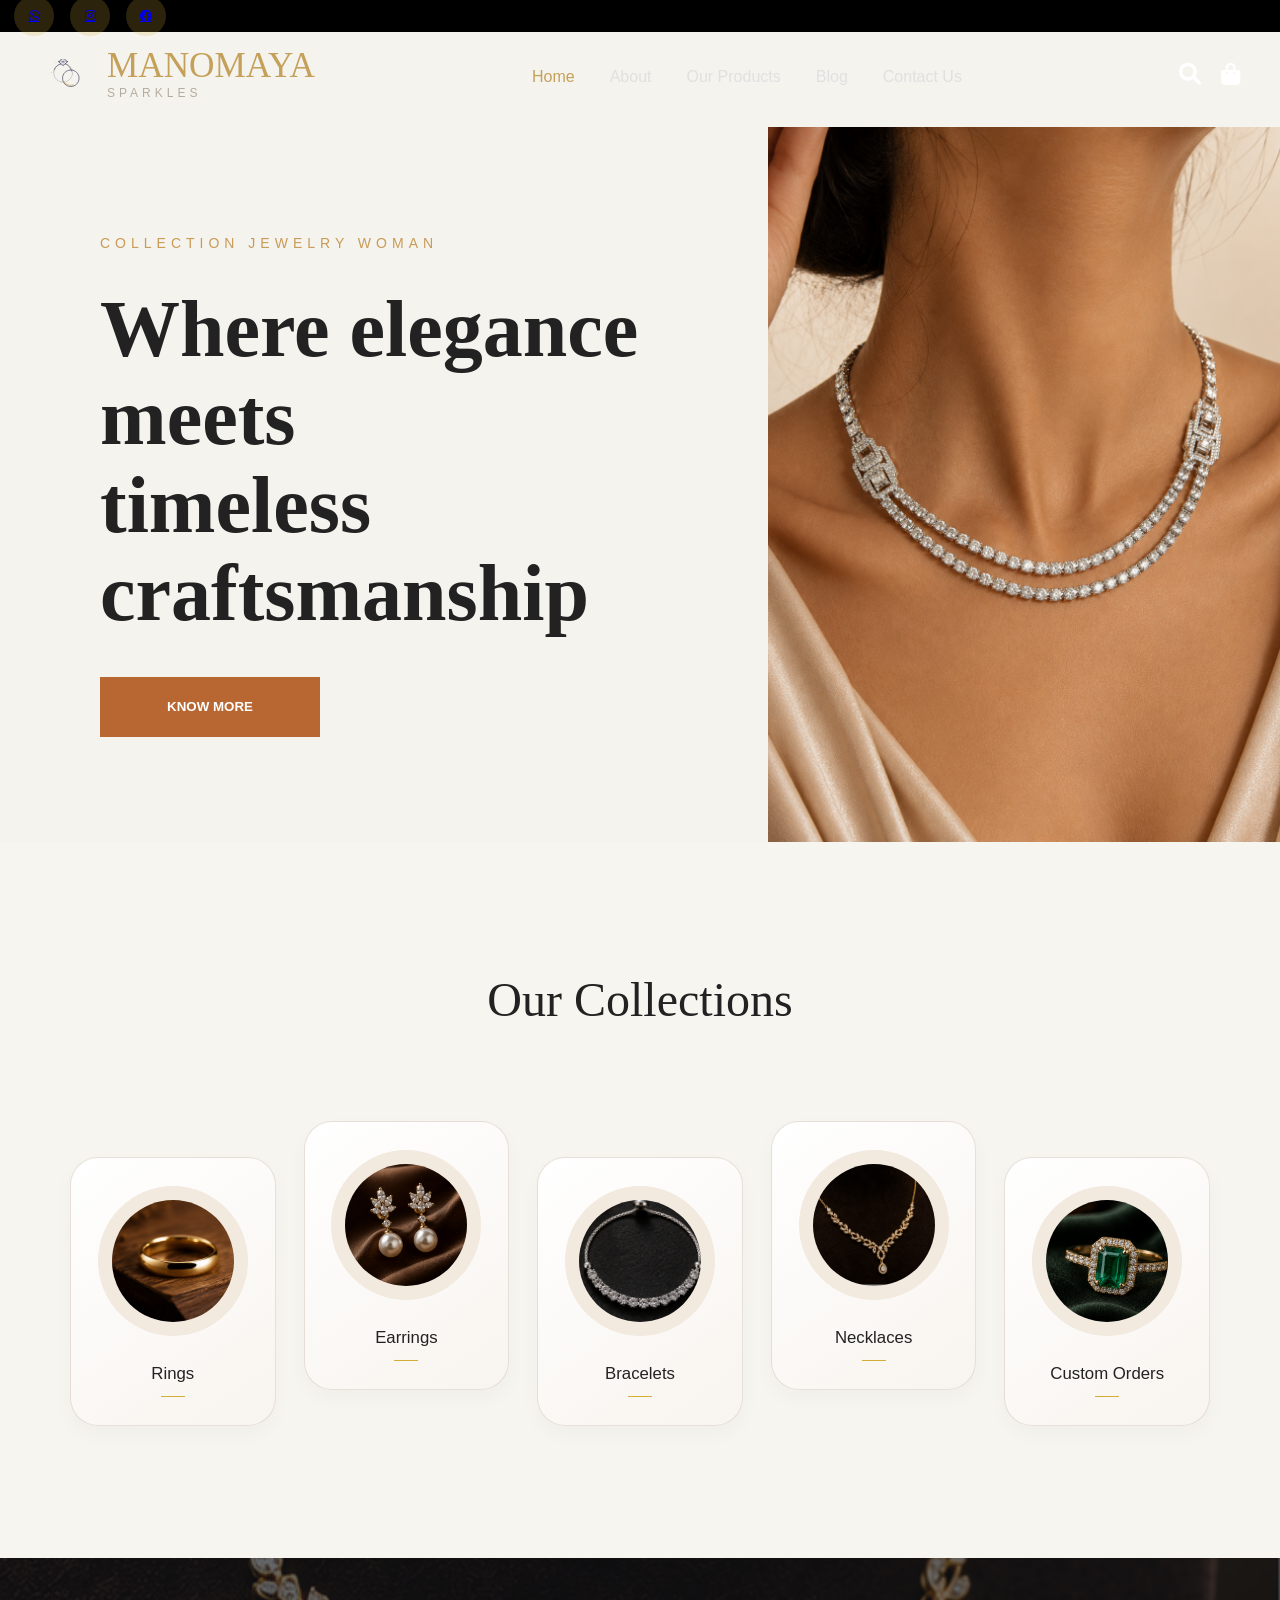
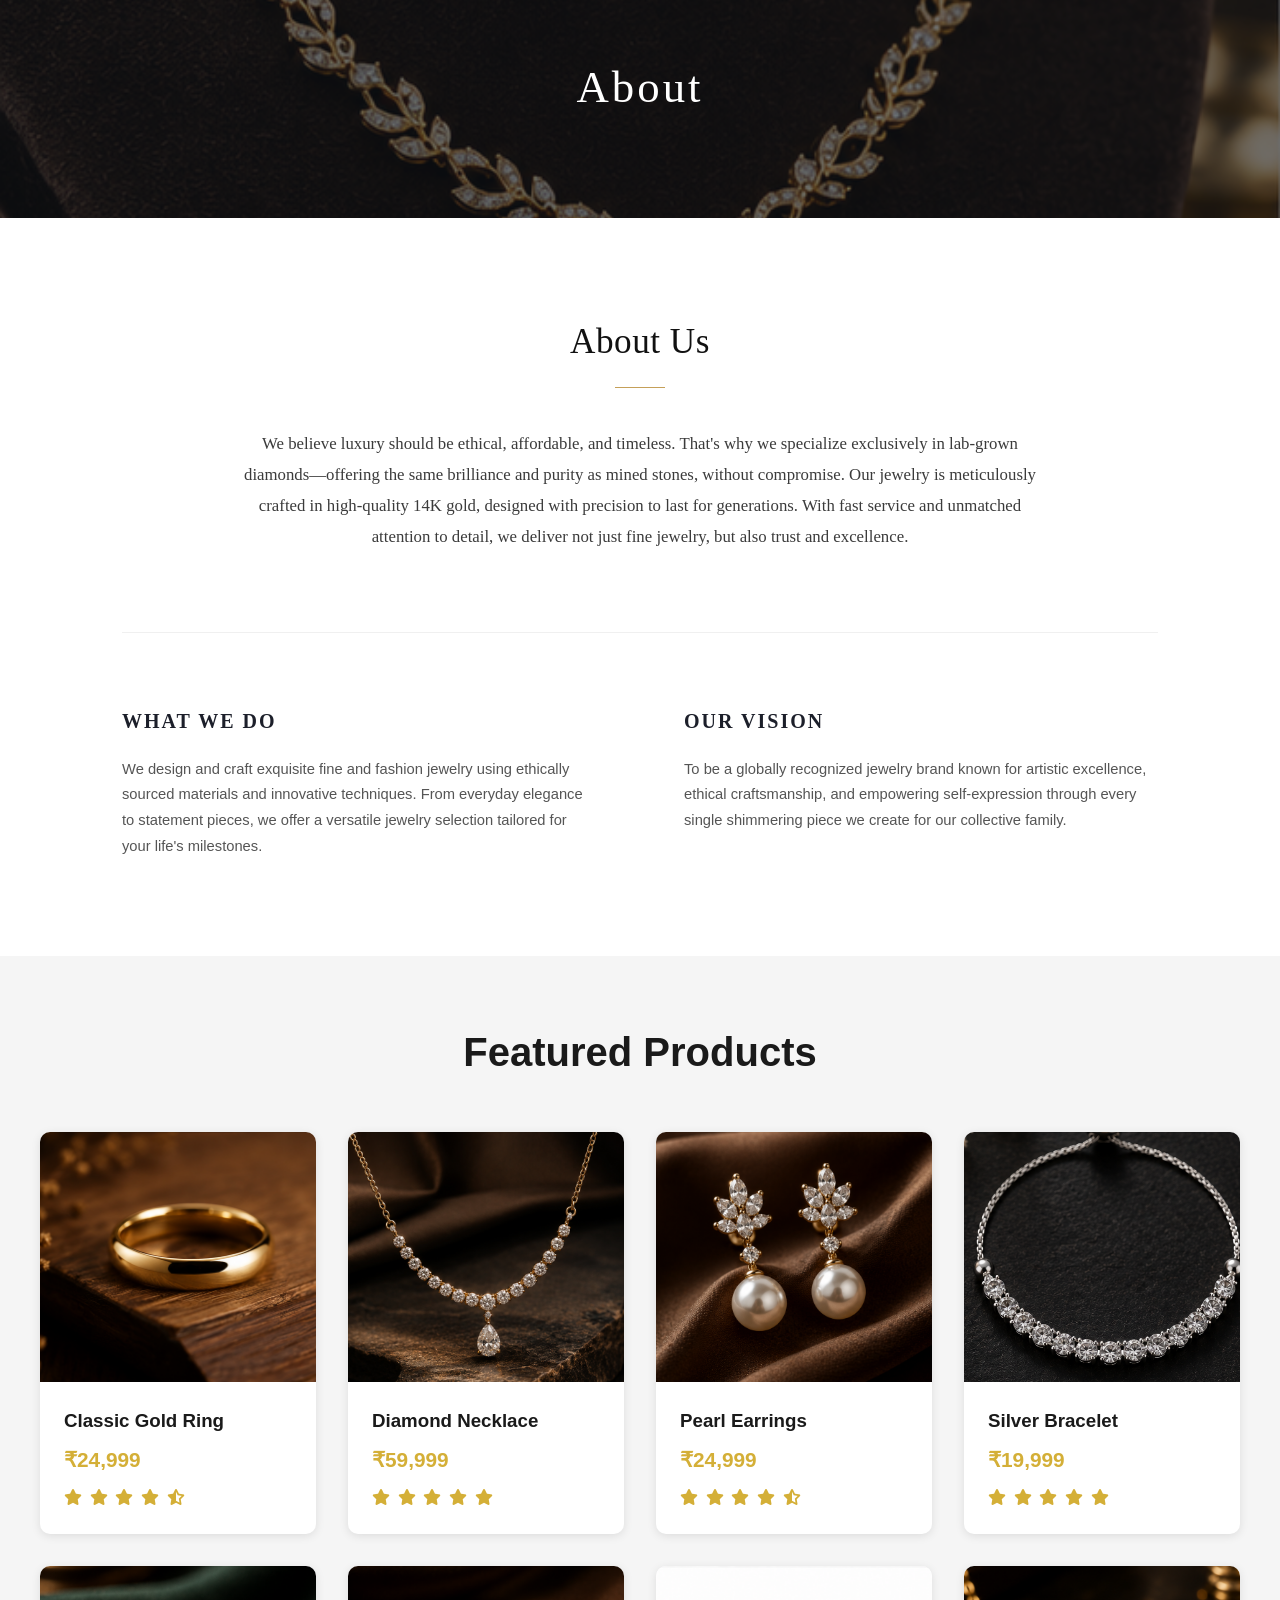
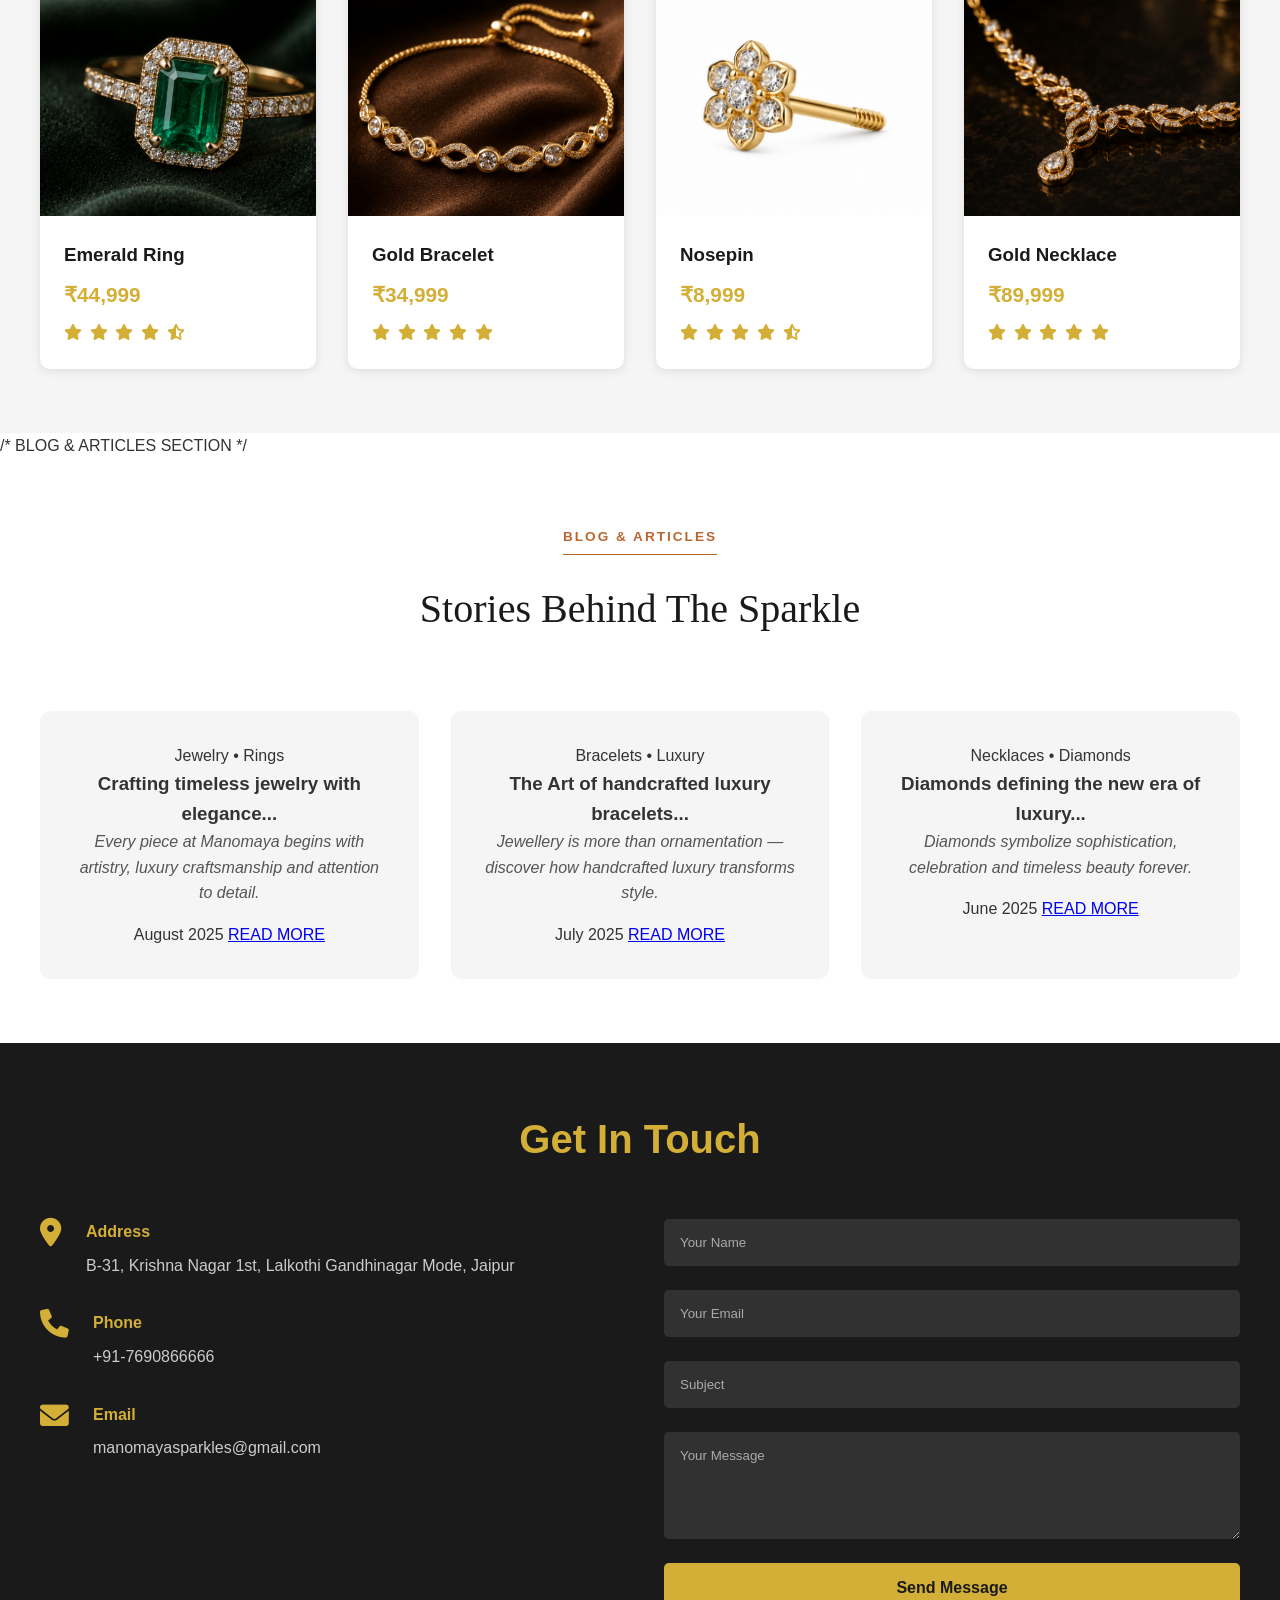
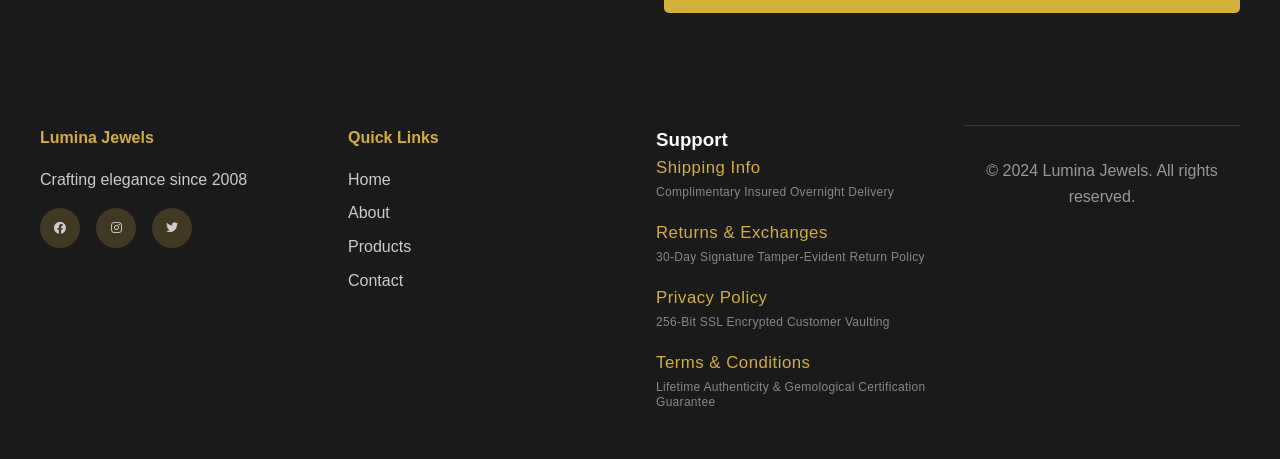
==== commit a507ad1a: "Final UI update and responsiveness fixes" ====
--- a/index.html
+++ b/index.html
@@ -3,12 +3,30 @@
 <head>
     <meta charset="UTF-8">
     <meta name="viewport" content="width=device-width, initial-scale=1.0">
-    <title>Lumina Jewels - Luxury Jewelry Shop</title>
+    <title>MANOMAYA SPARKLES</title>
     <link rel="stylesheet" href="style.css">
     <link rel="stylesheet" href="https://cdnjs.cloudflare.com/ajax/libs/font-awesome/6.0.0/css/all.min.css">
 </head>
 <body>
     <!-- NAVIGATION BAR -->
+
+<div class="top-strip">
+
+   <div class="social-icons">
+      <a href="https://wa.me/91YOURNUMBER" target="_blank">
+   <i class="fab fa-whatsapp"></i>
+        </a>
+
+    <a href="https://instagram.com/YOURUSERNAME" target="_blank">
+   <i class="fab fa-instagram"></i>
+    </a>
+
+    <a href="https://facebook.com/YOURPAGE" target="_blank">
+   <i class="fab fa-facebook"></i>
+    </a>
+   </div>
+
+</div>
     <nav class="navbar">
        <div class="nav-container">
         <div class="logo-branding-premium" onclick="window.location.href='index.html'">
@@ -26,136 +44,95 @@
                 <circle cx="21" cy="24" r="0.4" fill="#3a3f58"/>
             </svg>
             <div class="brand-text-luxury">
-                <h1 class="brand-title-cursive">Lumina</h1>
-                <span class="brand-subtitle-modern">jewels</span>
+                <h1 class="brand-title-cursive">MANOMAYA</h1>
+                <span class="brand-subtitle-modern">SPARKLES</span>
             </div>
         </div>
         <ul class="nav-menu">
-            <li><a href="#home" class="nav-link">Home</a></li>
-            <li><a href="#collections" class="nav-link">Collections</a></li>
-            <li><a href="#about" class="nav-link">About</a></li>
-            <li><a href="#products" class="nav-link">Products</a></li>
-            <li><a href="#contact" class="nav-link">Contact</a></li>
-        </ul>
-        
-        <div class="hamburger">
-            <span></span>
-            <span></span>
-            <span></span>
-        </div>
-    </div>
-    </nav>
-
-    <section class="hero-section">
-<div class="hero-main">
-  <div class="hero-left">
-
-      <p class="hero-tag">
-          Jewelry That Speaks the Heart’s Language.
-      </p>
-
-      <h1>
-          Elegance <br>
-          Redefined
-      </h1>
-
-      <button class="hero-btn">
-          KNOW MORE
-      </button>
-
-  </div>
-
-  <div class="hero-right">
-      <img src="images\main-frame.png" alt="Luxury Jewelry">
-  </div>
-</div>
-    <div class="luxury-features">
-
-    <div class="feature-box">
-        <div class="feature-icon">◇</div>
-        <div>
-            <h3>Premium Quality</h3>
-            <p>Finest materials crafted to perfection</p>
-        </div>
-    </div>
-
-    <div class="feature-box">
-        <div class="feature-icon">✋</div>
-        <div>
-            <h3>Handcrafted</h3>
-            <p>Made with love by skilled artisans</p>
-        </div>
-    </div>
-
-    <div class="feature-box">
-        <div class="feature-icon">🛡</div>
-        <div>
-            <h3>Certified</h3>
-            <p>Authenticity & quality you can trust</p>
-        </div>
-    </div>
-
-    <div class="feature-box">
-        <div class="feature-icon">🎁</div>
-        <div>
-            <h3>Elegant Packaging</h3>
-            <p>Arrives in our signature luxury packaging</p>
-        </div>
-    </div>
-
-</div>
+    <li><a href="#home" class="nav-link">Home</a></li>
+    <li><a href="#about" class="nav-link">About</a></li>
+    <li><a href="#products" class="nav-link">Our Products</a></li>
+    <li><a href="#blog" class="nav-link">Blog</a></li>
+    <li><a href="#contact" class="nav-link">Contact Us</a></li>
+</ul>
+
+   <div class="nav-icons">
+
+<a href="#">
+   <i class="fas fa-search search-toggle"></i>
+</a>
+
+<a href="#">
+   <i class="fas fa-shopping-bag cart-toggle"></i>
+</a>
+
+<div class="hamburger" id="hamburger" >
+    <span></span>
+    <span></span>
+    <span></span>
+</div>
+</div>
+</div>
+</nav>
+
+    <section id="home" class="hero-section">
+<div class="hero-left">
+
+<p class="hero-tag">
+COLLECTION JEWELRY WOMAN
+</p>
+
+<h1>
+Where elegance meets <br>
+timeless craftsmanship
+</h1>
+
+<button class="hero-btn"
+onclick="document.getElementById('about').scrollIntoView({behavior:'smooth'})">
+    KNOW MORE
+</button>
+
+</div>
+
+<div class="hero-right">
+<img src="images/main-frame.png">
+</div>
+
 </section>
 
     <!-- COLLECTIONS SECTION -->
-    <section id="collections" class="collections">
-    <h2>Our Collections</h2>
-    <div class="collections-container">
-        
-        <div class="collection-circle-card">
-            <div class="circle-image-wrapper">
-                <img src="images/gold-ring-1.png" alt="Rings">
-            </div>
-            <span class="collection-title">Rings</span>
-        </div>
-
-        <div class="collection-circle-card">
-            <div class="circle-image-wrapper">
-                <img src="images/pearl_earring_1.png" alt="Earrings">
-            </div>
-            <span class="collection-title">Earrings</span>
-        </div>
-
-        <div class="collection-circle-card">
-            <div class="circle-image-wrapper">
-                <img src="images/bracelet-1.png" alt="Bracelets">
-            </div>
-            <span class="collection-title">Bracelets</span>
-        </div>
-
-        <div class="collection-circle-card">
-            <div class="circle-image-wrapper">
-                <img src="images/gold-necklace-1.png" alt="Necklaces">
-            </div>
-            <span class="collection-title">Necklaces</span>
-        </div>
-
-        <div class="collection-circle-card">
-            <div class="circle-image-wrapper">
-                <img src="images/nosepin-1.png" alt="Nosepins">
-            </div>
-            <span class="collection-title">Nosepins</span>
-        </div>
-
-        <div class="collection-circle-card">
-            <div class="circle-image-wrapper">
-                <img src="images/emerald-ring-1.png" alt="Custom Orders">
-            </div>
-            <span class="collection-title">Custom Orders</span>
-        </div>
-
-    </div>
+<section class="collections">
+   <h2>Our Collections</h2>
+
+<div class="collection-grid">
+
+    <div class="collection-card">
+        <img src="images/gold-ring-1.png">
+        <p>Rings</p>
+    </div>
+
+    <div class="collection-card">
+        <img src="images/pearl_earring_1.png">
+        <p>Earrings</p>
+    </div>
+
+    <div class="collection-card">
+        <img src="images/bracelet-1.png">
+        <p>Bracelets</p>
+    </div>
+
+    <div class="collection-card">
+        <img src="images/gold-necklace-1.png">
+        <p>Necklaces</p>
+    </div>
+
+    <div class="collection-card">
+        <img src="images/emerald-ring-1.png">
+        <p>Custom Orders</p>
+    </div>
+
+</div>
 </section>
-
 
     <!-- ABOUT SECTION -->
 
@@ -344,48 +321,72 @@
         </div>
     </div>      
 </section>
-           
-
-    <!-- TESTIMONIALS SECTION -->
-    <section class="testimonials">
-        <h2>What Our Customers Say</h2>
-        <div class="testimonials-grid">
-            <div class="testimonial-card">
-                <div class="stars">
-                    <i class="fas fa-star"></i>
-                    <i class="fas fa-star"></i>
-                    <i class="fas fa-star"></i>
-                    <i class="fas fa-star"></i>
-                    <i class="fas fa-star"></i>
-                </div>
-                <p>"The quality and craftsmanship are absolutely exceptional. I'm in love with my ring!"</p>
-                <h4>Sarah Johnson</h4>
-            </div>
-            <div class="testimonial-card">
-                <div class="stars">
-                    <i class="fas fa-star"></i>
-                    <i class="fas fa-star"></i>
-                    <i class="fas fa-star"></i>
-                    <i class="fas fa-star"></i>
-                    <i class="fas fa-star"></i>
-                </div>
-                <p>"Best jewelry purchase ever. The necklace arrived beautifully packaged and is stunning!"</p>
-                <h4>Pooja Rajhansh</h4>
-            </div>
-            <div class="testimonial-card">
-                <div class="stars">
-                    <i class="fas fa-star"></i>
-                    <i class="fas fa-star"></i>
-                    <i class="fas fa-star"></i>
-                    <i class="fas fa-star"></i>
-                    <i class="fas fa-star-half-alt"></i>
-                </div>
-                <p>"Excellent customer service and premium quality jewelry. Highly recommended!"</p>
-                <h4>Ratan Diwedi</h4>
-            </div>
-        </div>
-    </section>
-
+   
+        /* BLOG & ARTICLES SECTION */
+<section id="blog" class="testimonials">
+
+    <div class="blog-heading">
+        <span class="blog-mini-title">BLOG & ARTICLES</span>
+
+        <h2 class="blog-main-title">
+            Stories Behind The Sparkle
+        </h2>
+    </div>
+
+    <div class="testimonials-grid">
+
+        <div class="testimonial-card">
+            <span class="blog-category">Jewelry • Rings</span>
+
+            <h3>Crafting timeless jewelry with elegance...</h3>
+
+            <p>
+                Every piece at Manomaya begins with artistry,
+                luxury craftsmanship and attention to detail.
+            </p>
+
+            <div class="blog-footer">
+                <span>August 2025</span>
+                <a href="article1.html">READ MORE</a>
+            </div>
+        </div>
+
+        <div class="testimonial-card">
+            <span class="blog-category">Bracelets • Luxury</span>
+
+            <h3>The Art of handcrafted luxury bracelets...</h3>
+
+            <p>
+                Jewellery is more than ornamentation —
+                discover how handcrafted luxury transforms style.
+            </p>
+
+            <div class="blog-footer">
+                <span>July 2025</span>
+                <a href="article2.html">READ MORE</a>
+            </div>
+        </div>
+
+        <div class="testimonial-card">
+            <span class="blog-category">Necklaces • Diamonds</span>
+
+            <h3>Diamonds defining the new era of luxury...</h3>
+
+            <p>
+                Diamonds symbolize sophistication,
+                celebration and timeless beauty forever.
+            </p>
+
+            <div class="blog-footer">
+                <span>June 2025</span>
+                <a href="article3.html">READ MORE</a>
+            </div>
+        </div>
+
+    </div>
+
+</section>
+   
     <!-- CONTACT SECTION -->
     <section id="contact" class="contact">
         <h2>Get In Touch</h2>
@@ -395,21 +396,21 @@
                     <i class="fas fa-map-marker-alt"></i>
                     <div>
                         <h4>Address</h4>
-                        <p>123 Jewelry Street, Manhattan, NY 10001</p>
+                        <p>B-31, Krishna Nagar 1st, Lalkothi Gandhinagar Mode, Jaipur</p>
                     </div>
                 </div>
                 <div class="info-item">
                     <i class="fas fa-phone"></i>
                     <div>
                         <h4>Phone</h4>
-                        <p>+91 12345 67890</p>
+                        <p>+91-7690866666</p>
                     </div>
                 </div>
                 <div class="info-item">
                     <i class="fas fa-envelope"></i>
                     <div>
                         <h4>Email</h4>
-                        <p>info@luminajewels.com</p>
+                        <p>manomayasparkles@gmail.com</p>
                     </div>
                 </div>
             </div>
@@ -424,7 +425,7 @@
     </section>
 
     <!-- PRODUCT MODAL -->
-    <!-- PRODUCT MODAL - PROFESSIONAL VERSION -->
+    
 <div id="productModal" class="modal">
     <div class="modal-content">
         <span class="close" onclick="closeModal()">&times;</span>
@@ -528,7 +529,7 @@
                         </h4>
                     </div>
                     <div id="shippingInfo" class="info-content" style="display: none;">
-                        <p>Free shipping on orders over $100. Returns accepted within 30 days.</p>
+                        <p>Free shipping on orders over ₹1000. Returns accepted within 30 days.</p>
                     </div>
                 </div>
 
@@ -636,5 +637,20 @@
     </footer>
 
     <script src="script.js"></script>
+
+    <!--- Search and Cart Toggle Functionality -->
+    <script>
+
+document.querySelector(".search-toggle")
+.addEventListener("click",function(){
+alert("Search opened");
+});
+
+document.querySelector(".cart-toggle")
+.addEventListener("click",function(){
+alert("Cart opened");
+});
+
+</script>
 </body>
 </html>
--- a/style.css
+++ b/style.css
@@ -42,205 +42,372 @@
     margin:0 8px;
     font-size:14px;
 }
-
-.navbar {
-    position: fixed;                
-    top: 0;
-    width: 100%;
-    background: #050505;
-    border-bottom: 1px solid rgba(197,160,89,0.15);
-    box-shadow: 0 2px 10px rgba(0, 0, 0, 0.1);
-    z-index: 1000;                  
-    transition: var(--transition);
-}
-
-.nav-container {
-    max-width: 1200px;             
-    margin: 0 auto;
-    padding: 1.2rem 2rem;
-    display: flex;                  
-    justify-content: space-between; 
-    align-items: center;            
-}
-
-/* ============= ILLUSTRATED LUXURY LOGO CONFIGURATION ============= */
-.logo-branding-premium {
-    display: flex;
-    flex-direction: row; 
-    align-items: center;
-    justify-content: center;
+.top-strip{
+    background:#000;
+    height:32px;
+    display:flex;
+    align-items:center;
+    padding:0 14px;
+}
+
+.social-icons{
+    display:flex;
     gap:10px;
-    transform: scale(1.05);
-    cursor: pointer;
-    padding: 0.5rem 0;
-    user-select: none;
+    color:white;
+    font-size:12px;
+    cursor:pointer;
+}
+
+/* ================= NAVBAR CLEAN ================= */
+
+.navbar{
+    position:fixed;
+    top: 32px;
+    transition:0.35s ease;
+    left:0;
+    width:100%;
+    background:transparent;
+    z-index:1000;
+}
+
+.nav-container{
+    max-width:1400px;
+    margin:auto;
+    padding:18px 40px;
+    display:flex;
+    justify-content:space-between;
+    align-items:center;
+}
+
+/* LOGO */
+
+.logo-branding-premium{
+    display:flex;
+    align-items:center;
+    gap:10px;
+    cursor:pointer;
 }
 
 .brand-illustration{
-    width:58px;
-    height:58px;
-   filter:
-   brightness(1.8)
-   contrast(1.3)
-   drop-shadow(0 0 8px rgba(230,194,122,0.45));
-}
-
-.brand-text-luxury {
-    position: relative;
-    display: inline-block;
-    text-align: center;
+    width:52px;
+    height:52px;
 }
 
 .brand-title-cursive{
-    margin:0;
-    font-family:'Playfair Display', serif;
-    font-size:2.8rem;      /* bigger */
-    color:#E6C27A;      /* brighter gold */
-    font-weight:600;
-    line-height:1;
-    text-shadow:
-    0 0 4px rgba(230,194,122,0.35),
-    0 0 10px rgba(230,194,122,0.15);
+    font-size:2rem;
+    color:#d4af37;
 }
 
 .brand-subtitle-modern{
-    color:#a88b55;
-    font-size:13px;
-    letter-spacing:3px;
-    text-transform:uppercase;
-}
-
-.logo-branding-premium:hover .brand-illustration {
-    transform: translateY(-2px) scale(1.02); 
-}
-
-.logo-branding-premium:hover .brand-title-cursive {
-    color: #b38f46; 
-}
-.nav-menu {
-    display: flex;                  
-    list-style: none;
-    gap: 2rem;                      
-}
-
-.nav-link {
-    text-decoration: none;
-    color: var(--text-color);
-    font-weight: 500;
-    transition: var(--transition);
-    position: relative;            
-}
-
-.nav-link:hover {
-    color: var(--primary-color);
-}
-
-.nav-link::after {
-    content: '';
-    position: absolute;
-    width: 0;
-    height: 2px;
-    bottom: -5px;
-    left: 0;
-    background: var(--primary-color);
-    transition: var(--transition);
-}
-
-.nav-link:hover::after {
-    width: 100%;                    
-}
-
-.hamburger {
-    display: none;                  
-    flex-direction: column;
-    cursor: pointer;
-}
-
-.hamburger span {
-    width: 25px;
-    height: 3px;
-    background: var(--text-color);
-    margin: 5px 0;
-    transition: var(--transition);
-}
-
-body {
-    padding-top: 70px;
-}
-
-
+    color:#d4af37;
+    letter-spacing:4px;
+}
+
+/* MENU */
+
+.nav-menu{
+    display:flex;
+    list-style:none;
+    gap:35px;
+}
+
+.nav-link{
+    text-decoration:none;
+    color:white;
+    font-weight:500;
+    position:relative;
+    transition:0.3s;
+}
+
+.nav-link:hover{
+    color:#d4af37;
+}
+
+.nav-link::after{
+    content:"";
+    position:absolute;
+    left:0;
+    bottom:-5px;
+    width:0;
+    height:2px;
+    background:#d4af37;
+    transition:0.3s;
+}
+
+.nav-link:hover::after{
+    width:100%;
+}
+
+/* ICONS */
+
+.nav-icons{
+    display:flex;
+    align-items:center;
+    gap:20px;
+}
+
+.nav-icons i{
+    color:white;
+    font-size:22px;
+    cursor:pointer;
+    transition:0.3s;
+}
+
+.nav-icons i:hover{
+    color:#d4af37;
+}
+
+/* HAMBURGER */
+
+.hamburger{
+    display:none;
+    flex-direction:column;
+    cursor:pointer;
+    gap:5px;
+    background:transparent;
+}
+
+.hamburger span{
+    width:18px;
+    height:2px;
+    background:white;
+}
+
+/* SCROLL EFFECT */
+
+.navbar.scrolled{
+    top:0;                 
+    background:#0a0705;
+    backdrop-filter:blur(8px);
+}
+
+/* TABLET */
+
+@media(max-width:1024px){
+
+    .nav-container{
+        padding:14px 18px;
+    }
+
+    .hamburger{
+        display:flex;
+        flex-direction:column;
+        gap:5px;
+        cursor:pointer;
+        z-index:2000;
+        transition:0.3s ease;
+    }
+
+    .hamburger span{
+        width:24px;
+        height:2px;
+        background:#ffffff;
+        transition:0.35s ease;
+        transform-origin:center;
+    }
+    /* ACTIVE CROSS */
+
+    .hamburger.active span:nth-child(1){
+        transform:rotate(45deg) translate(5px,5px);
+    }
+
+    .hamburger.active span:nth-child(2){
+      opacity:0;
+    }
+
+    .hamburger.active span:nth-child(3){
+       transform:rotate(-45deg) translate(5px,-5px);
+    }
+
+    .nav-menu{
+        position:fixed;
+        top:0;
+        right:-100%;
+        width:300px;
+        height:100vh;
+        background:#0c0907;
+        display:flex;
+        flex-direction:column;
+        padding-top:110px;
+        gap:0;
+        transition:0.4s ease;
+        z-index:1500;
+    }
+
+    .nav-menu.active{
+        right: 0;
+    }
+
+    .nav-menu li{
+        width:100%;
+        text-align:left;
+        padding:20px 30px;
+        border-bottom:1px solid rgba(255,255,255,0.08);
+        list-style:none;
+    }
+
+    .nav-link{
+        color:#f5e6c8 !important;
+        font-size:1rem;
+    }
+
+    .brand-title-cursive{
+        font-size:1.35rem !important;
+    }
+
+    .brand-subtitle-modern{
+        font-size:8px;
+        letter-spacing:2px;
+    }
+
+    .brand-illustration{
+        width:30px;
+        height:30px;
+    }
+
+    .nav-icons{
+        gap:14px;
+    }
+
+    .nav-icons i{
+        font-size:18px;
+        color:white;
+    }
+}
+
+
+
+/*--- Desktop Hero Styles --- */
 .hero-section{
-    min-height:100vh;
-    background:#0a0705;
-    padding:0;
-    overflow:hidden;
-}
-
-.hero-main{
     display:grid;
-    grid-template-columns:45% 55%;
-    min-height:85vh;
-    align-items:center;
+    grid-template-columns:60% 40%;
+    min-height:90vh;
+    background:#f5f3ee;
+    padding-top:95px;
 }
 
 .hero-left{
-    padding:100px 80px;
     display:flex;
     flex-direction:column;
     justify-content:center;
-     background:transparent;
+    padding:100px;
 }
 
 .hero-tag{
-    color:#c5a059;
+    color:#c89b56;
     font-size:14px;
-    letter-spacing:2px;
+    letter-spacing:5px;
     margin-bottom:30px;
-    border-bottom:1px solid #c5a059;
-    width:fit-content;
-    padding-bottom:8px;
 }
 
 .hero-left h1{
-    font-size:6rem;
-    line-height:0.95;
-    color:#c5a059;
+    font-size:5rem;
+    line-height:1.1;
+    color:#222;
     font-family:'Playfair Display', serif;
-    font-weight:500;
-    margin-bottom:30px;
+    margin-bottom:40px;
 }
 
 .hero-btn{
     width:220px;
-    padding:18px;
+    height:60px;
+    background:#b86732;
+    color:white;
     border:none;
-    border-radius:40px;
-    background:linear-gradient(135deg,#d4af37,#b8860b);
-    color:black;
-    font-size:1rem;
     font-weight:600;
     cursor:pointer;
 }
 
 .hero-right img{
     width:100%;
-    height:100vh;
+    height:100%;
     object-fit:cover;
-    display:block;
+}
+
+/* --- Mobile Responsive Override --- */
+@media (max-width:768px){
+
+    .hero-section{
+        position:relative;
+        display:block;
+        min-height:100vh;
+        overflow:hidden;
+    }
+
+    .hero-right{
+        position:absolute;
+        inset:0;
+        width:100%;
+        height:100%;
+        z-index:1;
+    }
+
+    .hero-right img{
+        width:100%;
+        height:100%;
+        object-fit:cover;
+        animation:heroMobileZoom 8s ease-in-out infinite alternate;
+    }
+
+    .hero-right::after{
+        content:"";
+        position:absolute;
+        inset:0;
+        background:rgba(0,0,0,0.38);
+        z-index:2;
+    }
+
+    .hero-left{
+        position:relative;
+        z-index:10;
+
+        min-height:100vh;
+
+        display:flex;
+        flex-direction:column;
+
+        justify-content:center;
+        align-items:center;
+
+        text-align:center;
+
+        padding:40px 22px;
+    }
+
+    .hero-tag{
+        color:#d9b06f;
+        font-size:12px;
+        letter-spacing:3px;
+        margin-bottom:20px;
+    }
+
+    .hero-left h1{
+        font-size:2.6rem;
+        line-height:1.15;
+        color:white;
+        margin-bottom:25px;
+    }
+
+    .hero-btn{
+        width:180px;
+        height:55px;
+
+        background:transparent;
+        border:1px solid #d9b06f;
+        color:#d9b06f;
+    }
 }
 
 .luxury-features{
     width:100%;
-    padding:40px 60px;
-
+    padding:35px 80px;
     display:grid;
-    grid-template-columns: repeat(4, 1fr);
+    grid-template-columns:repeat(4,1fr);
     align-items:center;
-
     background:#0a0705;
-    border-top:1px solid rgba(197,160,89,0.12);
-
-    gap:0;
+    margin-top:-2px;
+    border-top:none;
+    gap:30px;
 }
 
 .feature-icon{
@@ -248,11 +415,8 @@
     display:flex;
     justify-content:center;
     align-items:center;
-
-    font-size:34px;
-    color:#c5a059;
-
-    flex-shrink:0;
+    font-size:32px;
+    color:#E6C27A;
 }
 
 .feature-box h3{
@@ -270,161 +434,176 @@
 }
 .feature-box{
     display:flex;
+    gap:15px;
     align-items:center;
-    justify-content:center;
-
-    gap:18px;
-
-    padding:0 25px;
-    min-height:90px;
-
-    border-right:1px solid rgba(197,160,89,0.15);
+    padding:10px 0;
 }
 .feature-box:last-child{
     border-right:none;
 }
 
-/* ============= COLLECTIONS SECTION ============= */
-.collections {
-    padding: 5rem 2rem;
-    background: #ffffff; 
-    text-align: center;
-    overflow: hidden;    
-}
-
-.collections h2 {
-    font-size: 2.5rem;
-    margin-bottom: 5rem;
-    color: var(--dark-color);
-}
-
-/* Flexbox wrapper centers the items side-by-side */
-.collections-container {
-    display: flex;
-    justify-content: center; /* 🎯 Centers all collection cards perfectly on the main horizontal axis */
-    align-items: center;
-    max-width: 1200px;
-    margin: 0 auto;          /* Standardizes side balance margins */
-    padding: 3rem 0;
-    flex-wrap: nowrap;       /* Keeps all 6 items inline on widescreen desktop monitors */
-}
-
-
-/* Individual Card Setup */
-.collection-circle-card {
-    display: flex;
-    flex-direction: column;
-    align-items: center;
-    background: var(--white);
-    padding: 1rem;
-    box-shadow: 0 10px 30px rgba(0, 0, 0, 0.04);
-    border: 1px solid #f6f6f6;
-    width: 190px;
-    margin: 0 -35px; /* Pulls the cards close together to create the overlapping effect */
-    transition: transform 0.4s cubic-bezier(0.165, 0.84, 0.44, 1), z-index 0.1s;
-    position: relative;
-}
-
-/* Cream/Pink Circle Background behind the image */
-.circle-image-wrapper {
-    width: 160px;
-    height: 160px;
-    border-radius: 50%;
-    background-color: #fcf1ed; /* Soft pink layout fill */
-    position: relative;
-    overflow: hidden;
-    display: flex;
-    align-items: center;
-    justify-content: center;
-}
-
-/* Ensures jewelry images stay scaled perfectly inside the background circle boundaries */
-.circle-image-wrapper img {
-    width: 100%;
-    height: 100%;
-    max-width: 110px;  
-    max-height: 110px; 
-    object-fit: contain; 
-    transition: transform 0.3s ease;
-    z-index: 1;
-}
-
-/* Bottom shadow fade mask inside the circle */
-.circle-image-wrapper::after {
-    content: '';
-    position: absolute;
-    bottom: 0;
-    left: 0;
-    width: 100%;
-    height: 40%;
-    background: linear-gradient(to top, rgba(0, 0, 0, 0.3) 0%, rgba(0, 0, 0, 0) 100%);
-    z-index: 2;
-}
-
-.collection-title {
-    margin-top: 1.2rem;
-    font-size: 1.05rem;
-    font-weight: 500;
-    color: var(--dark-color);
-    font-family: serif; 
-}
-
-/* --- ALTERNATING STACK HEIGHTS (The Overlapping Trick) --- */
-/* Cards 1, 3, 5 drop down and slide forward */
-.collection-circle-card:nth-child(odd) {
-    transform: translateY(25px);
-    z-index: 3;
-}
-
-/* Cards 2, 4, 6 slide up and drop back behind the edges */
-.collection-circle-card:nth-child(even) {
-    transform: translateY(-25px);
-    z-index: 2;
-}
-
-/* --- ACTIVE HOVER STATES --- */
-.collection-circle-card:hover {
-    transform: translateY(0) scale(1.1); /* Standardizes position heights and pops out */
-    z-index: 10; /* Brings the card directly to the front */
-    box-shadow: 0 15px 35px rgba(0, 0, 0, 0.1);
-}
-
-.collection-circle-card:hover .circle-image-wrapper img {
-    transform: scale(1.08);
-}
-
-/* ============= RESPONSIVE BREAKPOINTS ============= */
-@media (max-width: 1024px) {
-    .collections-container {
-        flex-wrap: wrap; /* Wraps cards neatly into rows on tablets instead of squeezing them */
-        gap: 4rem 1rem;
-    }
-    .collection-circle-card {
-        margin: 0; /* Clear overlapping margins when wrapping */
-        width: 180px;
-    }
-    .collection-circle-card:nth-child(odd),
-    .collection-circle-card:nth-child(even) {
-        transform: none; /* Simplifies row layout on smaller monitors */
-    }
-}
-
-@media (max-width: 600px) {
-    .collections-container {
-        display: grid;
-        grid-template-columns: repeat(2, 1fr); /* 2 items per row on mobile phones */
-        gap: 1.5rem;
-    }
-    .collection-circle-card {
-        width: 100%;
-    }
-    .circle-image-wrapper {
-        width: 130px;
-        height: 130px;
-    }
-    .circle-image-wrapper img {
-        max-width: 85px;
-        max-height: 85px;
+/* ========== COLLECTIONS PREMIUM SECTION ========== */
+
+.collections{
+    padding:120px 70px;
+    background:#f7f5f0;
+    text-align:center;
+}
+
+.collections h2{
+    font-size:3rem;
+    margin-bottom:70px;
+    font-family:'Playfair Display', serif;
+    color:#222;
+    font-weight:500;
+}
+
+/* layout */
+
+.collection-grid{
+    display:flex;
+    justify-content:center;
+    align-items:center;
+    gap:28px;
+    padding:30px 0;
+}
+
+/* premium cards */
+
+.collection-card{
+    width:210px;
+    padding:28px 20px;
+
+    position:relative;
+    cursor:pointer;
+
+    background:linear-gradient(
+        145deg,
+        #ffffff,
+        #f8f4ef
+    );
+
+    border-radius:28px;
+
+    border:1px solid rgba(220,210,200,0.65);
+
+    transition:all 0.55s cubic-bezier(0.22,1,0.36,1);
+
+    box-shadow:
+      0 8px 20px rgba(0,0,0,0.03);
+}
+
+/* stagger layout */
+
+.collection-card:nth-child(1),
+.collection-card:nth-child(3),
+.collection-card:nth-child(5){
+    transform:translateY(18px);
+}
+
+.collection-card:nth-child(2),
+.collection-card:nth-child(4){
+    transform:translateY(-18px);
+}
+
+/* hover */
+
+.collection-card:hover{
+
+    transform:translateY(-14px) scale(1.07);
+
+    z-index:20;
+
+    box-shadow:
+      0 25px 55px rgba(0,0,0,0.08),
+      0 8px 20px rgba(212,175,55,0.08);
+}
+
+/* images */
+
+.collection-card img{
+
+    width:150px;
+    height:150px;
+
+    border-radius:50%;
+
+    object-fit:cover;
+
+    background:#f2e9df;
+
+    padding:14px;
+
+    transition:all 0.45s ease;
+}
+
+.collection-card:hover img{
+    transform:scale(1.08) rotate(2deg);
+}
+
+/* text */
+
+.collection-card p{
+    margin-top:18px;
+    font-size:1.05rem;
+    color:#222;
+    font-weight:500;
+    transition:0.35s ease;
+    position:relative;
+}
+
+.collection-card p::after{
+    content:"";
+    display:block;
+    width:24px;
+    height:1px;
+    background:#d4af37;
+    margin:8px auto 0 auto;
+    transition:0.35s ease;
+}
+
+.collection-card:hover p{
+    color:#b8860b;
+}
+
+.collection-card:hover p::after{
+    width:42px;
+}
+
+/* mobile */
+
+@media (max-width:1024px){
+
+    .collection-grid{
+        flex-wrap:wrap;
+        gap:25px;
+    }
+
+    .collection-card{
+        width:190px;
+    }
+
+    .collection-card:nth-child(odd),
+    .collection-card:nth-child(even){
+        transform:none;
+    }
+}
+
+@media (max-width:600px){
+
+    .collection-grid{
+        display:grid;
+        grid-template-columns:repeat(2,1fr);
+        gap:20px;
+    }
+
+    .collection-card{
+        width:100%;
+    }
+
+    .collection-card img{
+        width:120px;
+        height:120px;
     }
 }
 
@@ -1042,24 +1221,7 @@
     }
 }
 
-@media (max-width: 480px) {
-    .hamburger {
-        display: flex;
-    }
-
-    .nav-menu {
-        display: none;
-    }
-
-    .hero {
-        padding: 4rem 1rem;
-        min-height: 400px;
-    }
-
-    .hero-content h1 {
-        font-size: 1.5rem;
-    }
-}
+
 /* ============= PRODUCT DETAIL PAGE ============= */
 
 /* Breadcrumb */
@@ -1583,6 +1745,42 @@
     align-items: start;
 }
 
+/* ===== BLOG HEADING ===== */
+
+.blog-heading{
+    text-align:center;
+    margin-bottom:70px;
+}
+
+.blog-mini-title{
+    display:inline-block;
+    font-size:0.85rem;
+    letter-spacing:2px;
+    color:#b86732;
+    font-weight:600;
+    text-transform:uppercase;
+    position:relative;
+    padding-bottom:8px;
+}
+
+.blog-mini-title::after{
+    content:"";
+    position:absolute;
+    left:0;
+    bottom:0;
+    width:100%;
+    height:1px;
+    background:#b86732;
+}
+
+.blog-main-title{
+    margin-top:22px;
+    font-size:3.3rem;
+    font-family:'Playfair Display', serif;
+    font-weight:500;
+    color:#1c1c1c;
+}
+/* ============Rating Summary Styles=========== */
 .rating-summary {
     background: var(--white);
     padding: 2rem;
@@ -1670,13 +1868,49 @@
     gap: 2rem;
 }
 
-.review-item {
-    background: var(--white);
-    padding: 2rem;
-    border-radius: 10px;
-    border-left: 4px solid var(--primary-color);
-}
-
+.review-item{
+    background:#ffffff;
+    padding:35px;
+    border:1px solid #ececec;
+    transition:0.4s ease;
+}
+
+.review-item:hover{
+    transform:translateY(-8px);
+    box-shadow:0 12px 30px rgba(0,0,0,0.06);
+}
+.review-actions{
+    display:flex;
+    justify-content:space-between;
+    margin-top:30px;
+    border-top:1px solid #ececec;
+    padding-top:20px;
+}
+
+.review-actions a{
+    text-decoration:none;
+    color:#b86732;
+    font-size:0.9rem;
+    font-weight:600;
+    letter-spacing:1px;
+}
+@media(max-width:768px){
+
+.blog-main-title{
+    font-size:2rem;
+}
+
+.reviews-list{
+    display:flex;
+    flex-direction:column;
+    gap:20px;
+}
+
+.review-item{
+    padding:25px;
+}
+
+}
 .review-header {
     display: flex;
     justify-content: space-between;
@@ -2114,10 +2348,7 @@
     .lux-btn-primary { height: 50px; }
 }
 /* ================= OVERRIDE WHITE NAVBAR FOR DARK THEME ================= */
-.navbar { 
-    background-color: #0a0705 !important; 
-    border-bottom: 1px solid #2a2015 !important; 
-}
+
 .nav-menu li a { 
     color: #e0e0e0 !important; 
 }
@@ -2158,7 +2389,7 @@
 }
 
 .brand-illustration {
-    width: 55px !important; /* Ensures the SVG icon stays the right size */
+    width: 55px; /* Ensures the SVG icon stays the right size */
     height: auto;
 }
 
@@ -2169,7 +2400,7 @@
 }
 
 .brand-title-cursive {
-    font-family: 'Great Vibes', cursive !important;
+    font-family: 'Great Vibes';
     font-size: 2.2rem !important;
     color: #c5a059 !important;
     margin: 0 !important;
@@ -2189,4 +2420,22 @@
 #productTitle { color: #f5e6c8 !important; }
 #productPrice { color: #c5a059 !important; }
 #productDescription { color: #b5ac9d !important; }
-.lux-price { color: #c5a059 !important; }+.lux-price { color: #c5a059 !important; }
+
+@keyframes heroMobileZoom{
+
+    from{
+        transform:scale(1.02);
+    }
+
+    to{
+        transform:scale(1.06);
+    }
+}
+.hamburger{
+    z-index:999999 !important;
+    position:relative !important;
+    pointer-events:auto !important;
+    cursor:pointer !important;
+    
+}
